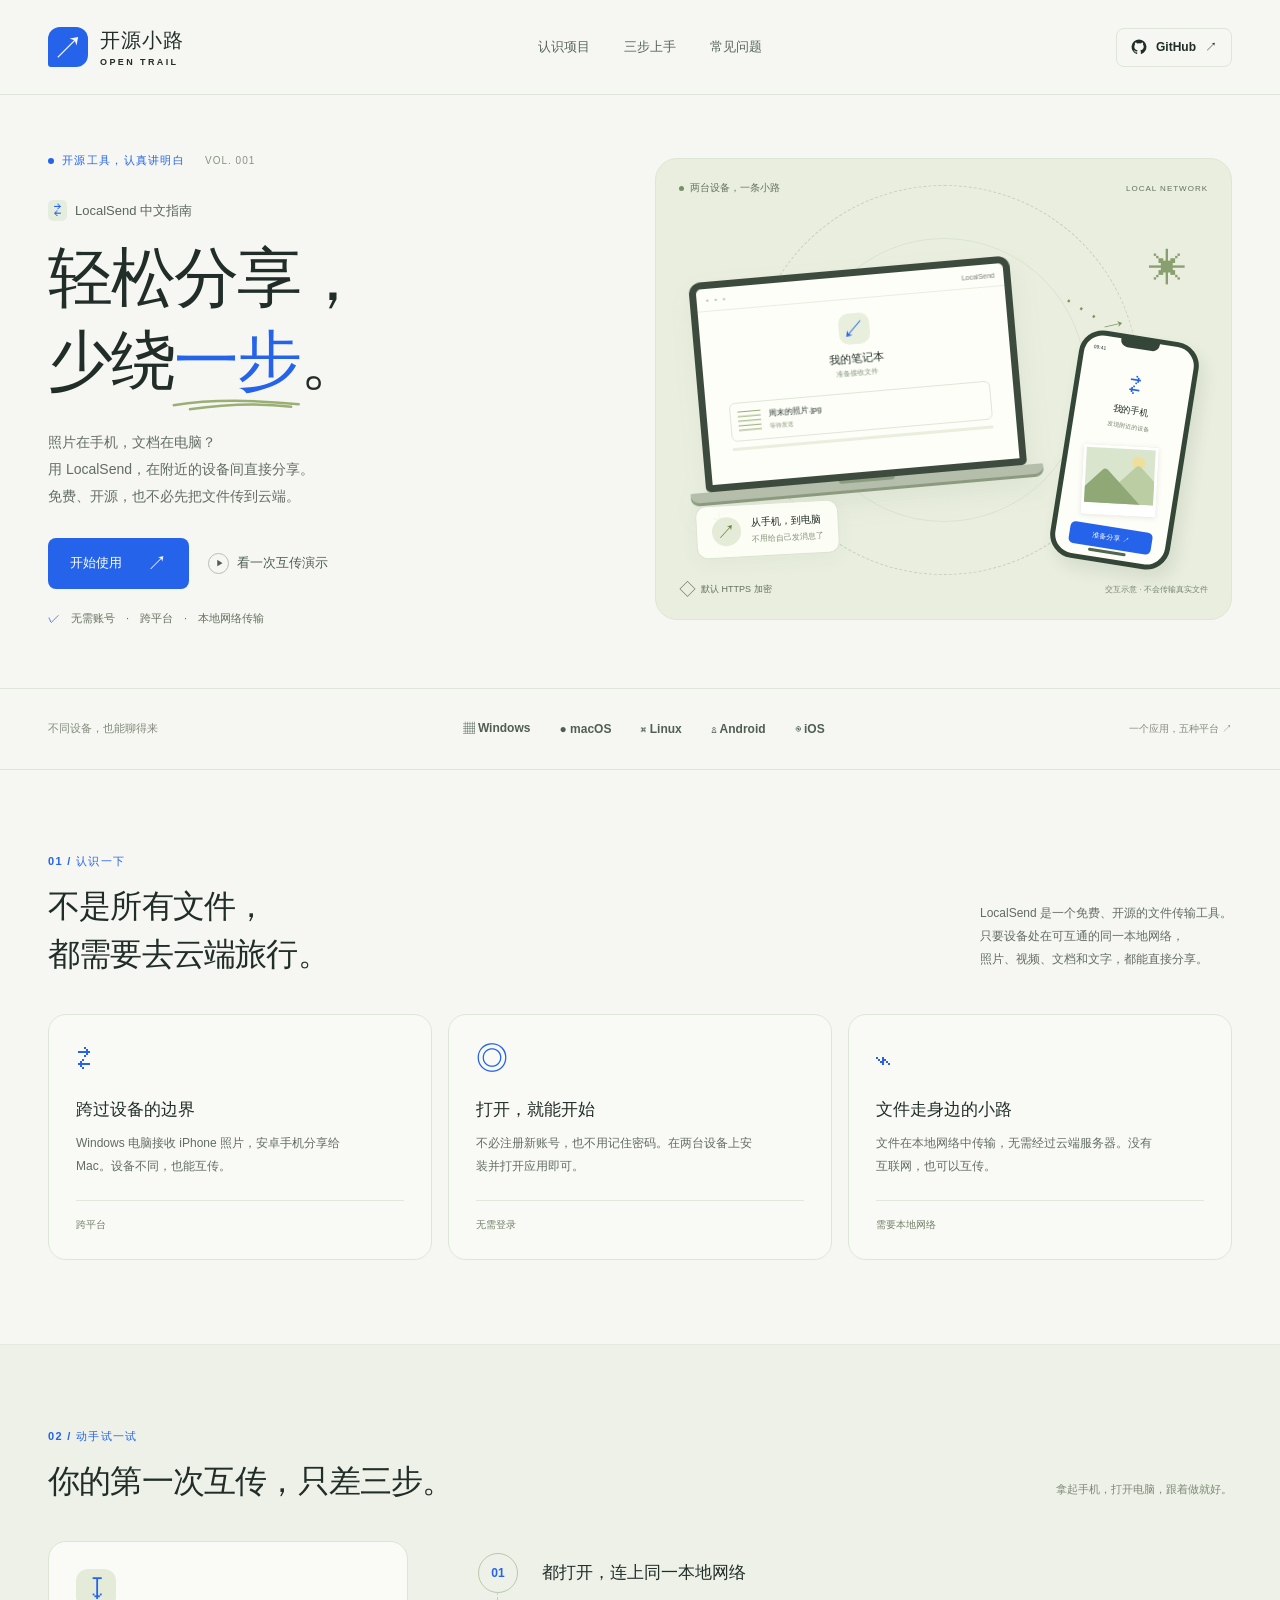
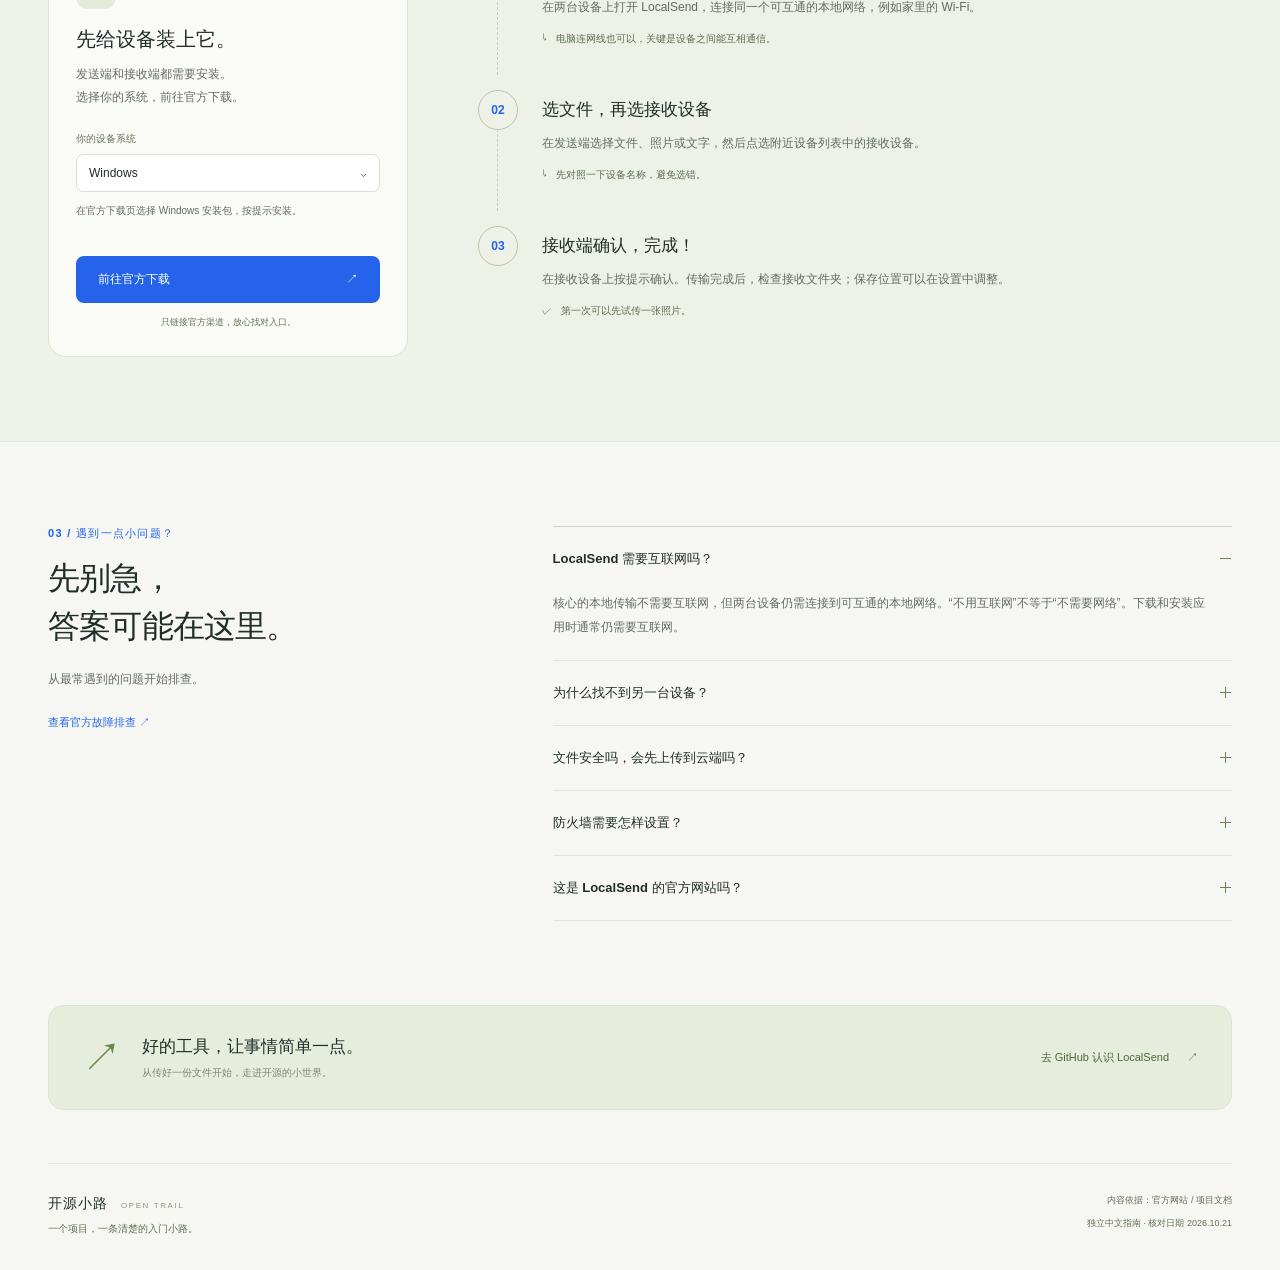
==== index.html @ f79e65f7 "Add files via upload" ====
<!doctype html>
<html lang="zh-CN">
  <head>
    <meta charset="utf-8">
    <meta name="viewport" content="width=device-width, initial-scale=1">
    <meta name="theme-color" content="#f6f7f2">
    <title>LocalSend 中文指南：手机电脑如何互传文件？｜开源小路</title>
    <meta name="description" content="LocalSend 是什么、怎么下载、怎么用？开源小路用三步讲清手机与电脑在局域网里互传文件的方法，并整理找不到设备、网络连接和加密等常见问题。">
    <link rel="canonical" href="https://beautytang843-maker.github.io/first-website/">
    <meta property="og:title" content="文件互传，少绕一步。｜LocalSend 中文指南">
    <meta property="og:description" content="一个好用的开源工具，一条清楚的入门小路。认识 LocalSend，从第一份文件开始。">
    <meta property="og:type" content="website">
    <meta property="og:locale" content="zh_CN">
    <meta property="og:url" content="https://beautytang843-maker.github.io/first-website/">
    <link rel="icon" href="favicon.svg" type="image/svg+xml">
    <link rel="stylesheet" href="styles.css">
    <script src="script.js" defer></script>
  </head>
  <body>
    <a class="skip-link" href="#main">跳到正文</a>
    <header class="site-header">
      <div class="wrap header-inner">
        <a class="brand" href="#" aria-label="开源小路，回到顶部"><span class="brand-icon" aria-hidden="true">↗</span><span>开源小路<span class="brand-en">OPEN TRAIL</span></span></a>
        <nav aria-label="主要导航">
          <a href="#about">认识项目</a>
          <a href="#start">三步上手</a>
          <a href="#faq">常见问题</a>
        </nav>
        <a class="github-link" href="https://github.com/localsend/localsend" target="_blank" rel="noopener noreferrer"><svg viewBox="0 0 24 24" aria-hidden="true"><path fill="currentColor" d="M12 .9a11.1 11.1 0 0 0-3.51 21.63c.56.1.76-.24.76-.53v-2.06c-3.1.67-3.76-1.31-3.76-1.31-.51-1.29-1.24-1.63-1.24-1.63-1.02-.7.08-.68.08-.68 1.12.08 1.71 1.15 1.71 1.15.99 1.7 2.6 1.2 3.23.92.1-.72.39-1.2.71-1.48-2.48-.28-5.08-1.24-5.08-5.51 0-1.22.44-2.22 1.15-3-.11-.28-.5-1.42.11-2.96 0 0 .94-.3 3.05 1.14a10.6 10.6 0 0 1 5.56 0c2.12-1.43 3.05-1.14 3.05-1.14.61 1.54.23 2.68.12 2.96.71.78 1.14 1.78 1.14 3 0 4.28-2.6 5.23-5.09 5.5.4.35.76 1.02.76 2.06V22c0 .3.2.64.77.53A11.1 11.1 0 0 0 12 .9Z"/></svg><span>GitHub</span><span aria-hidden="true">↗</span></a>
      </div>
    </header>
    <main id="main">
      <!-- 第一课：HTML 负责内容。试着修改下面这句标题，再刷新网页。 -->
      <section class="hero wrap" aria-labelledby="hero-title">
        <div class="hero-copy">
          <p class="eyebrow"><span class="dot"></span> 开源工具，认真讲明白 <span class="issue">VOL. 001</span></p>
          <p class="project-label"><span class="mini-logo" aria-hidden="true">⇄</span> LocalSend 中文指南</p>
          <h1 id="hero-title">轻松分享，<br>少绕<span class="marked">一步<svg viewBox="0 0 210 18" preserveAspectRatio="none" aria-hidden="true"><path d="M4 11Q88 1 205 10M30 16Q120 6 193 13"/></svg></span>。</h1>
          <p class="hero-desc">照片在手机，文档在电脑？<br>用 LocalSend，在附近的设备间直接分享。<br class="desktop-break">免费、开源，也不必先把文件传到云端。</p>
          <div class="hero-actions">
            <a class="button button-primary" href="#start">开始使用 <span aria-hidden="true">↗</span></a>
            <button class="button button-text" id="demo-button" type="button"><span class="play-icon" aria-hidden="true">▶</span> 看一次互传演示</button>
          </div>
          <div class="hero-note"><span class="tiny-check" aria-hidden="true">✓</span> 无需账号 <span>·</span> 跨平台 <span>·</span> 本地网络传输</div>
        </div>
        <div class="hero-art" role="img" aria-label="手机与电脑在同一本地网络传输文件的示意图">
          <div class="art-top">
            <span><i></i> 两台设备，一条小路</span><span>LOCAL NETWORK</span>
          </div>
          <div class="orbit orbit-one"></div><div class="orbit orbit-two"></div>
          <span class="art-spark spark-one" aria-hidden="true">✳</span><span class="art-spark spark-two" aria-hidden="true">+</span>
          <div class="laptop">
            <div class="laptop-screen">
              <div class="window-bar">
                <span>● ● ●</span><span>LocalSend</span>
              </div>
              <div class="laptop-content">
                <div class="device-avatar" aria-hidden="true">↙</div><strong>我的笔记本</strong><span class="device-sub">准备接收文件</span>
                <div class="received-file">
                  <span class="file-icon" aria-hidden="true">▤</span>
                  <div>
                    <b>周末的照片.jpg</b><span class="transfer-status" id="transfer-status">等待发送</span>
                  </div>
                  <span class="file-done" id="file-done" aria-hidden="true">✓</span>
                </div>
                <div class="progress-track">
                  <div id="transfer-progress"></div>
                </div>
              </div>
            </div>
            <div class="laptop-base"></div>
          </div>
          <div class="phone">
            <div class="phone-speaker"></div><span class="phone-time">09:41</span>
            <div class="phone-body">
              <div class="phone-icon" aria-hidden="true">⇄</div><strong>我的手机</strong><span>发现附近的设备</span>
              <div class="phone-photo" aria-hidden="true">
                <span class="photo-sun"></span><span class="mountain mountain-back"></span><span class="mountain"></span>
              </div>
              <div class="phone-send" id="phone-send">准备分享 ↗</div>
            </div>
            <div class="phone-home"></div>
          </div>
          <div class="connection" aria-hidden="true">
            <span>·</span><span>·</span><span>·</span><b>↗</b>
          </div>
          <div class="file-bubble">
            <span aria-hidden="true">↗</span>
            <div>
              <strong>从手机，到电脑</strong><span>不用给自己发消息了</span>
            </div>
          </div>
          <div class="art-bottom">
            <span><span class="lock-icon" aria-hidden="true">◇</span> 默认 HTTPS 加密</span><span>交互示意 · 不会传输真实文件</span>
          </div>
        </div>
        <p class="demo-message sr-only" id="demo-message" role="status" aria-live="polite"></p>
      </section>
      <div class="platform-strip">
        <div class="wrap platform-inner">
          <span>不同设备，也能聊得来</span>
          <div class="platform-list">
            <span>▦ Windows</span><span>● macOS</span><span>⌘ Linux</span><span>♙ Android</span><span>◉ iOS</span>
          </div>
          <span class="platform-end">一个应用，五种平台 ↗</span>
        </div>
      </div>
      <section class="about-section wrap section" id="about" aria-labelledby="about-title">
        <div class="section-intro">
          <div>
            <p class="eyebrow">01 / 认识一下</p>
            <h2 id="about-title">不是所有文件，<br>都需要去云端旅行。</h2>
          </div>
          <p>LocalSend 是一个免费、开源的文件传输工具。<br>只要设备处在可互通的同一本地网络，<br>照片、视频、文档和文字，都能直接分享。</p>
        </div>
        <div class="benefit-grid">
          <article class="benefit">
            <div class="benefit-icon" aria-hidden="true">⇄</div>
            <h3>跨过设备的边界</h3>
            <p>Windows 电脑接收 iPhone 照片，安卓手机分享给 Mac。设备不同，也能互传。</p>
            <span class="benefit-tag">跨平台</span>
          </article>
          <article class="benefit">
            <div class="benefit-icon" aria-hidden="true">◎</div>
            <h3>打开，就能开始</h3>
            <p>不必注册新账号，也不用记住密码。在两台设备上安装并打开应用即可。</p>
            <span class="benefit-tag">无需登录</span>
          </article>
          <article class="benefit">
            <div class="benefit-icon" aria-hidden="true">⌁</div>
            <h3>文件走身边的小路</h3>
            <p>文件在本地网络中传输，无需经过云端服务器。没有互联网，也可以互传。</p>
            <span class="benefit-tag">需要本地网络</span>
          </article>
        </div>
      </section>
      <section class="start-section" id="start" aria-labelledby="start-title">
        <div class="wrap section">
          <div class="section-heading">
            <div>
              <p class="eyebrow">02 / 动手试一试</p>
              <h2 id="start-title">你的第一次互传，<br class="mobile-break">只差三步。</h2>
            </div>
            <span class="section-aside">拿起手机，打开电脑，跟着做就好。</span>
          </div>
          <div class="steps-layout">
            <aside class="download-panel">
              <span class="download-glyph" aria-hidden="true">↧</span>
              <h3>先给设备装上它。</h3>
              <p>发送端和接收端都需要安装。<br>选择你的系统，前往官方下载。</p>
              <label for="platform-select">你的设备系统</label>
              <div class="select-wrap">
                <select id="platform-select">
                  <option value="Windows">Windows</option>
                  <option value="macOS">macOS</option>
                  <option value="Linux">Linux</option>
                  <option value="Android">Android</option>
                  <option value="iOS">iOS / iPadOS</option>
                </select>
              </div>
              <p class="download-hint" id="download-hint" aria-live="polite">在官方下载页选择 Windows 安装包，按提示安装。</p>
              <a class="button download-button" id="download-link" href="https://localsend.org/download" target="_blank" rel="noopener noreferrer">前往官方下载 <span aria-hidden="true">↗</span></a><span class="download-caption">只链接官方渠道，放心找对入口。</span>
            </aside>
            <ol class="steps">
              <li>
                <span class="step-number">01</span>
                <div>
                  <h3>都打开，连上同一本地网络</h3>
                  <p>在两台设备上打开 LocalSend，连接同一个可互通的本地网络，例如家里的 Wi-Fi。</p>
                  <div class="step-tip"><span aria-hidden="true">↳</span> 电脑连网线也可以，关键是设备之间能互相通信。</div>
                </div>
              </li>
              <li>
                <span class="step-number">02</span>
                <div>
                  <h3>选文件，再选接收设备</h3>
                  <p>在发送端选择文件、照片或文字，然后点选附近设备列表中的接收设备。</p>
                  <div class="step-tip"><span aria-hidden="true">↳</span> 先对照一下设备名称，避免选错。</div>
                </div>
              </li>
              <li>
                <span class="step-number">03</span>
                <div>
                  <h3>接收端确认，完成！</h3>
                  <p>在接收设备上按提示确认。传输完成后，检查接收文件夹；保存位置可以在设置中调整。</p>
                  <div class="step-tip"><span aria-hidden="true">✓</span> 第一次可以先试传一张照片。</div>
                </div>
              </li>
            </ol>
          </div>
        </div>
      </section>
      <section class="faq-section wrap section" id="faq" aria-labelledby="faq-title">
        <div class="faq-heading">
          <p class="eyebrow">03 / 遇到一点小问题？</p>
          <h2 id="faq-title">先别急，<br>答案可能在这里。</h2>
          <p>从最常遇到的问题开始排查。</p>
          <a href="https://github.com/localsend/localsend#troubleshooting" target="_blank" rel="noopener noreferrer">查看官方故障排查 <span aria-hidden="true">↗</span></a>
        </div>
        <div class="faq-list">
          <details open>
            <summary>LocalSend 需要互联网吗？<span aria-hidden="true"></span></summary>
            <div class="faq-answer">
              <p>核心的本地传输不需要互联网，但两台设备仍需连接到可互通的本地网络。“不用互联网”不等于“不需要网络”。下载和安装应用时通常仍需要互联网。</p>
            </div>
          </details>
          <details>
            <summary>为什么找不到另一台设备？<span aria-hidden="true"></span></summary>
            <div class="faq-answer">
              <p>先确认双方都打开了 LocalSend，并连接到同一个可互通的本地网络。访客 Wi-Fi 的设备隔离、防火墙和 VPN 都可能影响发现设备。</p>
              <p>在你信任的家庭网络中，Windows 可检查网络是否设为“专用”；苹果设备可检查是否允许 LocalSend 访问“本地网络”。</p>
            </div>
          </details>
          <details>
            <summary>文件安全吗，会先上传到云端吗？<span aria-hidden="true"></span></summary>
            <div class="faq-answer">
              <p>LocalSend 在本地设备之间传输文件，无需先上传到云端。默认使用 HTTPS 加密通信，还可以开启 PIN 验证。接收前，请核对发送方和设备名称。</p>
              <p><a href="https://localsend.org/privacy" target="_blank" rel="noopener noreferrer">阅读官方隐私政策 ↗</a></p>
            </div>
          </details>
          <details>
            <summary>防火墙需要怎样设置？<span aria-hidden="true"></span></summary>
            <div class="faq-answer">
              <p>按官方说明，允许 LocalSend 进行本地网络通信，默认入站端口为 TCP 和 UDP 53317。优先按系统提示允许该应用在可信网络中通信，具体步骤可参考官方故障排查。</p>
            </div>
          </details>
          <details>
            <summary>这是 LocalSend 的官方网站吗？<span aria-hidden="true"></span></summary>
            <div class="faq-answer">
              <p>这里是“开源小路”独立制作的中文入门指南，与 LocalSend 官方无隶属关系。软件由 LocalSend 社区开发，项目采用 Apache License 2.0。本站的下载入口均指向官方渠道。</p>
            </div>
          </details>
        </div>
      </section>
      <section class="closing wrap">
        <div>
          <span class="closing-symbol" aria-hidden="true">↗</span>
          <div>
            <p>好的工具，让事情简单一点。</p>
            <span>从传好一份文件开始，走进开源的小世界。</span>
          </div>
        </div>
        <a href="https://github.com/localsend/localsend" target="_blank" rel="noopener noreferrer">去 GitHub 认识 LocalSend <span aria-hidden="true">↗</span></a>
      </section>
    </main>
    <footer class="wrap site-footer">
      <div>
        <a class="footer-brand" href="#">开源小路 <span>OPEN TRAIL</span></a>
        <p>一个项目，一条清楚的入门小路。</p>
      </div>
      <div class="footer-sources">
        <span>内容依据：<a href="https://localsend.org/" target="_blank" rel="noopener noreferrer">官方网站</a> / <a href="https://github.com/localsend/localsend" target="_blank" rel="noopener noreferrer">项目文档</a></span><span>独立中文指南 · 核对日期 <time datetime="2026-10-21">2026.10.21</time></span>
      </div>
    </footer>
  </body>
</html>
---- styles.css ----
/* 第一课：CSS 负责外观。修改 --green 可以换掉网站的主色。 */
:root {
  --paper: #f6f7f2;
  --ink: #202d28;
  --muted: #626d64;
  --green: #2563eb;
  --mint: #e5eddf;
  --line: #dfe5db;
  --white: #fff;
  --radius: 18px;
  font-family: "Segoe UI","Microsoft YaHei","PingFang SC",sans-serif;
  color: var(--ink);
  background: var(--paper);
  font-synthesis: none
}

* {
  box-sizing: border-box
}

html {
  scroll-behavior: smooth;
  scroll-padding-top: 100px
}

body {
  margin: 0
}

a {
  color: inherit;
  text-decoration: none
}

button,select {
  font: inherit
}

button,a,select,summary {
  -webkit-tap-highlight-color: transparent
}

button {
  cursor: pointer
}

a:focus-visible,button:focus-visible,select:focus-visible,summary:focus-visible {
  outline: 3px solid #a55e28;
  outline-offset: 6px
}

button:disabled {
  cursor: wait
}

svg {
  display: block
}

p,h1,h2,h3 {
  margin: 0
}

button {
  color: inherit
}

.wrap {
  width: min(1184px,calc(100% - 80px));
  margin: auto
}

.site-header {
  border-bottom: 1px solid var(--line);
  background: var(--paper)
}

.header-inner {
  height: 94px;
  display: flex;
  align-items: center;
  justify-content: space-between;
  gap: 24px
}

.brand {
  display: flex;
  align-items: center;
  gap: 12px;
  font-size: 20px;
  font-weight: 750;
  letter-spacing: 1px
}

.brand-icon {
  background: var(--green);
  color: var(--paper);
  width: 40px;
  height: 40px;
  border-radius: 12px 12px 12px 3px;
  display: grid;
  place-items: center;
  font-size: 32px;
  font-weight: 400
}

.brand-en {
  display: block;
  font-size: 9px;
  font-weight: 600;
  letter-spacing: 2.4px;
  margin-top: 3px
}

.header-inner nav {
  display: flex;
  gap: 34px;
  font-size: 13px;
  color: #57665c
}

.header-inner nav a:hover,.github-link:hover,.faq-heading a:hover {
  color: var(--green)
}

.github-link {
  display: flex;
  gap: 9px;
  align-items: center;
  font-size: 12px;
  font-weight: 650;
  border: 1px solid var(--line);
  border-radius: 8px;
  padding: 10px 14px
}

.github-link svg {
  width: 16px;
  height: 16px
}

.hero {
  padding-top: 58px;
  padding-bottom: 62px;
  display: grid;
  grid-template-columns: 1fr 1fr;
  gap: 30px;
  position: relative;
  align-items: center
}

.eyebrow {
  font-size: 11px;
  font-weight: 650;
  letter-spacing: 1.3px;
  display: flex;
  align-items: center;
  gap: 8px;
  color: var(--green)
}

.dot {
  width: 6px;
  height: 6px;
  background: var(--green);
  border-radius: 100%
}

.issue {
  font-size: 10px;
  color: #899185;
  font-weight: 500;
  letter-spacing: 1px;
  margin-left: 12px
}

.project-label {
  font-size: 13px;
  margin-top: 32px;
  margin-bottom: 16px;
  display: flex;
  align-items: center;
  gap: 8px;
  color: #59675d
}

.mini-logo {
  font-size: 18px;
  background: var(--mint);
  padding: 0 5px;
  border-radius: 5px;
  color: var(--green)
}

h1 {
  font-size: clamp(48px,5.1vw,68px);
  font-weight: 750;
  line-height: 1.27;
  letter-spacing: -2px
}

.marked {
  color: var(--green);
  position: relative;
  display: inline-block
}

.marked svg {
  position: absolute;
  bottom: -8px;
  left: -3px;
  width: 104%;
  height: 15px;
  fill: none;
  stroke: #9aaf76;
  stroke-width: 3;
  stroke-linecap: round
}

.hero-desc {
  font-size: 14px;
  line-height: 1.95;
  color: var(--muted);
  margin-top: 26px
}

.hero-actions {
  display: flex;
  gap: 19px;
  align-items: center;
  margin-top: 27px
}

.button {
  display: inline-flex;
  align-items: center;
  justify-content: center;
  gap: 25px;
  font-size: 13px;
  font-weight: 600;
  min-height: 47px;
  border: 0;
  border-radius: 8px;
  padding: 12px 22px;
  transition: background .2s,transform .2s
}

.button-primary {
  background: var(--green);
  color: white
}

.button-primary:hover {
  background: #24573b;
  transform: translateY(-2px)
}

.button-primary>span {
  font-size: 20px;
  font-weight: 400
}

.button-text {
  padding: 12px 0;
  background: transparent;
  gap: 8px;
  color: #4d5e52
}

.button-text:hover {
  color: var(--green)
}

.play-icon {
  border: 1px solid #b5c0b1;
  border-radius: 50%;
  width: 21px;
  height: 21px;
  display: grid;
  place-items: center;
  font-size: 8px;
  padding-left: 2px
}

.hero-note {
  display: flex;
  align-items: center;
  gap: 11px;
  font-size: 11px;
  color: #65705e;
  margin-top: 22px
}

.tiny-check {
  color: var(--green);
  font-size: 12px
}

.hero-art {
  height: 462px;
  border-radius: 22px;
  background: #e9eedf;
  position: relative;
  overflow: hidden;
  border: 1px solid #e0e6d5;
  isolation: isolate
}

.art-top,.art-bottom {
  display: flex;
  justify-content: space-between;
  align-items: center;
  position: absolute;
  left: 23px;
  right: 23px;
  font-size: 10px;
  color: #64715d;
  z-index: 4
}

.art-top {
  top: 22px
}

.art-top>span:first-child {
  display: flex;
  align-items: center;
  gap: 6px
}

.art-top i {
  width: 5px;
  height: 5px;
  background: #759167;
  border-radius: 50%
}

.art-top>span:last-child {
  font-size: 8px;
  letter-spacing: 1px
}

.art-bottom {
  bottom: 18px;
  font-size: 9px;
  gap: 10px
}

.art-bottom>span:first-child {
  display: flex;
  align-items: center;
  gap: 5px
}

.art-bottom>span:last-child {
  font-size: 8px;
  color: #798572
}

.lock-icon {
  font-size: 17px
}

.orbit {
  position: absolute;
  border: 1px dashed #c8d2ba;
  border-radius: 50%;
  width: 390px;
  height: 390px;
  left: 50%;
  top: 48%;
  transform: translate(-50%,-50%);
  z-index: -1
}

.orbit-two {
  width: 284px;
  height: 284px;
  border-style: solid;
  border-color: #dce3d1
}

.art-spark {
  position: absolute;
  color: #8a9f70
}

.spark-one {
  right: 44px;
  top: 89px;
  font-size: 38px;
  font-weight: 200
}

.spark-two {
  left: 55px;
  bottom: 84px;
  font-size: 28px
}

.laptop {
  position: absolute;
  left: 41px;
  top: 110px;
  width: 322px;
  transform: rotate(-5deg);
  filter: drop-shadow(3px 12px 12px #66754c15)
}

.laptop-screen {
  background: #fdfef8;
  border: 7px solid #3d4b3e;
  border-radius: 12px 12px 5px 5px;
  height: 210px;
  overflow: hidden
}

.window-bar {
  height: 23px;
  border-bottom: 1px solid #e9edde;
  display: flex;
  align-items: center;
  justify-content: space-between;
  padding: 0 9px;
  font-size: 7px;
  color: #73806b
}

.window-bar>span:first-child {
  font-size: 5px;
  color: #b1b9a6;
  letter-spacing: 2px
}

.laptop-content {
  display: flex;
  align-items: center;
  flex-direction: column;
  padding: 14px 23px
}

.device-avatar {
  width: 31px;
  height: 31px;
  border-radius: 10px;
  background: #e8efdc;
  display: grid;
  place-items: center;
  font-size: 24px;
  color: var(--green);
  margin-bottom: 5px
}

.laptop-content>strong {
  font-size: 11px;
  line-height: 1.7
}

.device-sub {
  font-size: 7px;
  color: #839079
}

.received-file {
  display: flex;
  align-items: center;
  width: 100%;
  margin-top: 14px;
  border: 1px solid #e0e6d6;
  border-radius: 6px;
  padding: 7px;
  gap: 8px
}

.file-icon {
  font-size: 23px;
  color: #8da46a;
  line-height: 1
}

.received-file b {
  font-size: 8px;
  display: block;
  font-weight: 500
}

.transfer-status {
  display: block;
  font-size: 6px;
  color: #839276;
  margin-top: 3px
}

.file-done {
  margin-left: auto;
  color: var(--green);
  font-size: 11px;
  opacity: 0;
  transition: opacity .2s
}

.laptop-base {
  position: relative;
  background: #b5beab;
  height: 10px;
  width: 354px;
  left: -16px;
  border-radius: 2px 2px 10px 10px;
  box-shadow: 0 3px 0 #8c9b80
}

.laptop-base:before {
  content: "";
  position: absolute;
  top: 0;
  left: 42%;
  width: 16%;
  height: 3px;
  background: #8b9b7f;
  border-radius: 0 0 4px 4px
}

.progress-track {
  height: 3px;
  background: #e9eedd;
  width: 100%;
  border-radius: 3px;
  margin-top: 6px;
  overflow: hidden
}

.progress-track>div {
  background: var(--green);
  width: 0;
  height: 100%;
  transition: width 1.6s ease
}

.phone {
  position: absolute;
  right: 46px;
  top: 176px;
  width: 121px;
  height: 230px;
  background: #fefef8;
  border: 5px solid #344637;
  border-radius: 24px;
  transform: rotate(9deg);
  box-shadow: 7px 9px 16px #475b371c;
  z-index: 3
}

.phone-speaker {
  position: absolute;
  width: 39px;
  height: 9px;
  top: -1px;
  left: 35px;
  background: #344637;
  border-radius: 0 0 7px 7px
}

.phone-time {
  position: absolute;
  top: 9px;
  left: 9px;
  font-size: 5px
}

.phone-body {
  padding: 28px 9px 0;
  text-align: center;
  display: flex;
  align-items: center;
  flex-direction: column
}

.phone-icon {
  color: var(--green);
  font-size: 27px;
  line-height: 1.2
}

.phone-body>strong {
  font-size: 9px;
  margin-top: 4px
}

.phone-body>span {
  font-size: 6px;
  color: #7a8773;
  margin-top: 5px
}

.phone-photo {
  width: 75px;
  height: 70px;
  background: #d9e5cd;
  margin-top: 15px;
  border: 3px solid white;
  border-bottom-width: 12px;
  box-shadow: 0 1px 5px #364a3020;
  position: relative;
  overflow: hidden;
  transform: rotate(-6deg)
}

.photo-sun {
  position: absolute;
  width: 13px;
  height: 13px;
  right: 10px;
  top: 7px;
  background: #efdf9d;
  border-radius: 50%
}

.mountain {
  width: 56px;
  height: 55px;
  background: #8fa875;
  position: absolute;
  left: -8px;
  top: 31px;
  transform: rotate(45deg);
  border-radius: 4px
}

.mountain-back {
  left: 25px;
  top: 27px;
  background: #bbcda2
}

.phone-send {
  font-size: 7px;
  background: var(--green);
  color: white;
  padding: 6px 10px;
  border-radius: 5px;
  margin-top: 12px;
  min-width: 83px
}

.phone-home {
  position: absolute;
  bottom: 5px;
  left: 35px;
  width: 38px;
  height: 3px;
  border-radius: 3px;
  background: #52674e
}

.connection {
  position: absolute;
  top: 142px;
  right: 105px;
  transform: rotate(32deg);
  display: flex;
  gap: 8px;
  color: #78965d;
  font-size: 24px;
  z-index: 4
}

.connection b {
  font-size: 20px
}

.file-bubble {
  position: absolute;
  left: 40px;
  bottom: 63px;
  background: #fdfef7f2;
  border: 1px solid #dce3d2;
  border-radius: 11px;
  display: flex;
  align-items: center;
  gap: 10px;
  padding: 11px 15px;
  box-shadow: 0 6px 20px #4c69350a;
  transform: rotate(-3deg)
}

.file-bubble>span {
  width: 29px;
  height: 29px;
  border-radius: 50%;
  background: #e4ecd8;
  display: grid;
  place-items: center;
  color: #658541;
  font-size: 19px
}

.file-bubble strong {
  font-size: 10px;
  font-weight: 600;
  display: block
}

.file-bubble div>span {
  font-size: 8px;
  color: #839079;
  display: block;
  margin-top: 4px
}

.hero-art.is-transferring .connection {
  animation: pulse 1s infinite
}

.hero-art.is-complete .file-done {
  opacity: 1
}

.hero-art.is-complete .phone-send {
  background: #e1ebd7;
  color: var(--green)
}

@keyframes pulse {
  50% {
    opacity: .25;
    transform: rotate(32deg) translate(3px,-3px)
  }
}

.sr-only {
  position: absolute;
  width: 1px;
  height: 1px;
  padding: 0;
  margin: -1px;
  overflow: hidden;
  clip: rect(0,0,0,0);
  white-space: nowrap;
  border: 0
}

.platform-strip {
  border-top: 1px solid var(--line);
  border-bottom: 1px solid var(--line)
}

.platform-inner {
  min-height: 80px;
  display: flex;
  align-items: center;
  justify-content: space-between;
  gap: 20px;
  font-size: 11px;
  color: #828b7d
}

.platform-list {
  display: flex;
  gap: 29px;
  align-items: center;
  color: #4f5f52;
  font-weight: 600;
  font-size: 12px
}

.platform-end {
  font-size: 10px
}

.section {
  padding-top: 84px;
  padding-bottom: 84px
}

.section-intro {
  display: flex;
  justify-content: space-between;
  align-items: flex-end;
  gap: 30px;
  margin-bottom: 36px
}

h2 {
  font-size: 32px;
  font-weight: 650;
  letter-spacing: -.8px;
  line-height: 1.5;
  margin-top: 13px
}

.section-intro>p {
  color: var(--muted);
  font-size: 12px;
  line-height: 1.95;
  padding-bottom: 6px
}

.benefit-grid {
  display: grid;
  grid-template-columns: repeat(3,1fr);
  gap: 16px
}

.benefit {
  border: 1px solid var(--line);
  padding: 27px;
  border-radius: var(--radius);
  background: #f9faf5
}

.benefit-icon {
  color: var(--green);
  font-size: 32px;
  line-height: 1;
  height: 43px;
  font-family: Georgia,serif
}

.benefit h3 {
  font-size: 17px;
  font-weight: 650;
  margin: 13px 0 11px
}

.benefit p {
  color: var(--muted);
  font-size: 12px;
  line-height: 1.9;
  max-width: 280px
}

.benefit-tag {
  display: inline-block;
  font-size: 10px;
  color: #728168;
  border-top: 1px solid #e2e7dc;
  width: 100%;
  padding-top: 17px;
  margin-top: 23px
}

.start-section {
  background: #edf1e7;
  border-top: 1px solid #e5eadf;
  border-bottom: 1px solid #e5eadf
}

.section-heading {
  display: flex;
  align-items: flex-end;
  justify-content: space-between;
  gap: 25px;
  margin-bottom: 36px
}

.section-aside {
  font-size: 11px;
  color: #7e8877;
  padding-bottom: 8px
}

.steps-layout {
  display: grid;
  grid-template-columns: 360px 1fr;
  gap: 70px;
  align-items: start
}

.download-panel {
  background: #fafbf6;
  border: 1px solid #dce4d3;
  border-radius: var(--radius);
  padding: 27px
}

.download-glyph {
  width: 40px;
  height: 40px;
  background: #e4ecd9;
  display: grid;
  place-items: center;
  border-radius: 12px;
  font-size: 29px;
  color: var(--green);
  margin-bottom: 17px
}

.download-panel h3 {
  font-size: 20px;
  font-weight: 650;
  margin-bottom: 10px
}

.download-panel>p {
  font-size: 12px;
  line-height: 1.9;
  color: var(--muted)
}

.download-panel label {
  display: block;
  font-size: 10px;
  margin-top: 23px;
  margin-bottom: 8px;
  color: #697661
}

.select-wrap {
  position: relative
}

.select-wrap:after {
  content: "⌄";
  position: absolute;
  right: 13px;
  top: 9px;
  pointer-events: none;
  color: #697961
}

select {
  display: block;
  appearance: none;
  background: white;
  border: 1px solid #d9e1d2;
  border-radius: 7px;
  width: 100%;
  padding: 11px 35px 11px 12px;
  font-size: 12px;
  color: var(--ink);
  cursor: pointer
}

.download-panel .download-hint {
  margin-top: 10px;
  min-height: 39px;
  font-size: 10px;
  line-height: 1.7
}

.download-button {
  width: 100%;
  background: var(--green);
  color: white;
  justify-content: space-between;
  margin-top: 15px;
  font-size: 12px
}

.download-button:hover {
  background: #24573b
}

.download-caption {
  font-size: 9px;
  color: #617055;
  display: block;
  text-align: center;
  margin-top: 13px
}

.steps {
  list-style: none;
  padding: 0;
  margin: 0;
  display: grid
}

.steps li {
  display: flex;
  gap: 24px;
  padding: 12px 0 30px;
  position: relative
}

.steps li:not(:last-child):before {
  content: "";
  position: absolute;
  left: 19px;
  top: 51px;
  bottom: 3px;
  border-left: 1px dashed #c4d0b9
}

.step-number {
  flex-shrink: 0;
  width: 40px;
  height: 40px;
  border: 1px solid #b9c8aa;
  display: grid;
  place-items: center;
  border-radius: 50%;
  font-size: 12px;
  color: var(--green);
  background: #edf1e7;
  font-weight: 650
}

.steps h3 {
  font-size: 17px;
  font-weight: 650;
  line-height: 1.5;
  margin-top: 7px
}

.steps p {
  font-size: 12px;
  color: var(--muted);
  line-height: 1.9;
  margin-top: 10px;
  max-width: 505px
}

.step-tip {
  font-size: 10px;
  color: #5d6e51;
  line-height: 1.8;
  margin-top: 11px
}

.step-tip>span {
  margin-right: 6px;
  color: #5c7a43
}

.faq-section {
  display: grid;
  grid-template-columns: 1fr 1.6fr;
  gap: 80px
}

.faq-heading>p:not(.eyebrow) {
  font-size: 12px;
  color: var(--muted);
  line-height: 1.9;
  margin-top: 18px
}

.faq-heading>a {
  display: inline-block;
  font-size: 11px;
  margin-top: 24px;
  color: var(--green)
}

.faq-list {
  border-top: 1px solid #ccd6c5
}

.faq-list details {
  border-bottom: 1px solid var(--line)
}

summary {
  list-style: none;
  cursor: pointer;
  padding: 23px 0;
  display: flex;
  align-items: center;
  justify-content: space-between;
  gap: 18px;
  font-size: 13px;
  font-weight: 600
}

summary::-webkit-details-marker {
  display: none
}

summary>span {
  flex-shrink: 0;
  width: 12px;
  height: 12px;
  position: relative
}

summary>span:before,summary>span:after {
  position: absolute;
  content: "";
  background: #68825a;
  top: 5px;
  left: 0;
  width: 11px;
  height: 1px
}

summary>span:after {
  transform: rotate(90deg);
  transition: transform .2s
}

details[open] summary>span:after {
  transform: rotate(0)
}

.faq-answer {
  color: var(--muted);
  font-size: 12px;
  line-height: 2;
  padding-bottom: 21px;
  padding-right: 20px
}

.faq-answer p+p {
  margin-top: 10px
}

.faq-answer a {
  text-decoration: underline;
  text-underline-offset: 4px;
  color: var(--green)
}

.closing {
  background: #e6eddd;
  border: 1px solid #dce5d3;
  border-radius: 15px;
  padding: 29px 33px;
  display: flex;
  align-items: center;
  justify-content: space-between;
  gap: 25px;
  margin-bottom: 53px
}

.closing>div {
  display: flex;
  align-items: center;
  gap: 20px
}

.closing-symbol {
  font-size: 40px;
  font-weight: 300;
  line-height: 1;
  color: #68874d
}

.closing p {
  font-size: 17px;
  font-weight: 600
}

.closing div div>span {
  font-size: 10px;
  color: #7b8971;
  display: block;
  margin-top: 8px
}

.closing>a {
  font-size: 11px;
  display: flex;
  gap: 18px;
  align-items: center;
  color: #4b6a39;
  white-space: nowrap
}

.site-footer {
  border-top: 1px solid var(--line);
  padding-top: 30px;
  padding-bottom: 34px;
  display: flex;
  justify-content: space-between;
  gap: 20px
}

.footer-brand {
  font-size: 14px;
  font-weight: 700;
  letter-spacing: 1px
}

.footer-brand>span {
  font-size: 8px;
  color: #8c9784;
  font-weight: 500;
  margin-left: 8px;
  letter-spacing: 1.6px
}

.site-footer p {
  font-size: 10px;
  color: #617055;
  margin-top: 9px
}

.footer-sources {
  font-size: 9px;
  color: #626f59;
  display: flex;
  flex-direction: column;
  align-items: flex-end;
  gap: 10px
}

.footer-sources a:hover {
  text-decoration: underline
}

.mobile-break {
  display: none
}

.skip-link {
  position: fixed;
  top: -80px;
  left: 20px;
  z-index: 20;
  padding: 12px;
  background: var(--green);
  color: white;
  border-radius: 7px
}

.skip-link:focus {
  top: 15px
}

@media (min-width:1500px) {
  .hero {
    padding-top: 70px;
    padding-bottom: 75px
  }

  .hero-art {
    height: 470px
  }

  .hero-desc {
    font-size: 15px
  }
}

@media (max-width:1120px) {
  .wrap {
    width: calc(100% - 56px)
  }

  .hero {
    gap: 26px
  }

  .hero-art {
    height: 430px
  }

  .laptop {
    left: 22px;
    width: 285px;
    top: 107px
  }

  .laptop-base {
    width: 315px;
    left: -15px
  }

  .phone {
    right: 20px;
    top: 168px;
    width: 110px;
    height: 217px
  }

  .phone-speaker {
    left: 30px
  }

  .phone-body {
    padding-top: 24px
  }

  .phone-home {
    left: 31px
  }

  .file-bubble {
    left: 24px;
    bottom: 46px
  }

  .platform-end {
    display: none
  }

  .platform-list {
    gap: 24px
  }

  .steps-layout {
    grid-template-columns: 320px 1fr;
    gap: 40px
  }

  .faq-section {
    gap: 45px
  }

  .hero-actions {
    gap: 14px
  }

  .button-text {
    font-size: 12px
  }

  .hero-note {
    font-size: 10px;
    gap: 9px
  }

  .art-bottom {
    left: 17px;
    right: 17px
  }

  .connection {
    right: 85px
  }

  .benefit {
    padding: 23px
  }
}

@media (max-width:880px) {
  .header-inner {
    height: 80px
  }

  .header-inner nav {
    gap: 20px
  }

  .hero {
    padding-top: 40px;
    padding-bottom: 40px;
    grid-template-columns: 1fr 1fr;
    gap: 20px
  }

  h1 {
    font-size: 48px
  }

  .hero-art {
    height: 418px
  }

  .art-top>span:last-child {
    display: none
  }

  .laptop {
    left: 21px;
    top: 96px;
    width: 236px
  }

  .laptop-screen {
    height: 205px
  }

  .laptop-base {
    width: 264px;
    left: -14px
  }

  .laptop-content {
    padding-left: 12px;
    padding-right: 12px
  }

  .phone {
    right: 15px;
    top: 170px;
    width: 101px;
    height: 204px
  }

  .phone-speaker {
    left: 27px;
    width: 34px
  }

  .phone-body {
    padding: 23px 5px 0
  }

  .phone-body>span {
    font-size: 5px
  }

  .phone-photo {
    width: 66px;
    height: 63px
  }

  .phone-home {
    left: 27px
  }

  .phone-send {
    font-size: 6px;
    min-width: 76px;
    padding: 5px
  }

  .file-bubble {
    left: 16px;
    bottom: 54px;
    padding: 8px 10px;
    gap: 6px
  }

  .file-bubble strong {
    font-size: 8px
  }

  .file-bubble div>span {
    font-size: 6px
  }

  .file-bubble>span {
    width: 23px;
    height: 23px;
    font-size: 16px
  }

  .connection {
    right: 65px;
    top: 125px;
    gap: 4px
  }

  .spark-one {
    right: 20px;
    top: 66px
  }

  .art-bottom>span:last-child {
    max-width: 93px;
    text-align: right;
    line-height: 1.6
  }

  .hero-desc {
    font-size: 12px
  }

  .hero-actions {
    gap: 8px;
    flex-wrap: wrap
  }

  .button-primary {
    padding: 12px 18px
  }

  .hero-note {
    gap: 7px;
    font-size: 9px
  }

  .section {
    padding-top: 62px;
    padding-bottom: 62px
  }

  .section-intro>p {
    font-size: 11px
  }

  h2 {
    font-size: 28px
  }

  .benefit-grid {
    gap: 12px
  }

  .benefit {
    padding: 19px
  }

  .benefit h3 {
    font-size: 15px
  }

  .benefit p {
    font-size: 11px
  }

  .platform-list {
    gap: 19px;
    font-size: 11px
  }

  .platform-inner>span {
    font-size: 10px
  }

  .steps-layout {
    grid-template-columns: 280px 1fr;
    gap: 30px
  }

  .steps li {
    gap: 16px
  }

  .steps h3 {
    font-size: 15px
  }

  .steps p {
    font-size: 11px
  }

  .steps li {
    padding-bottom: 25px
  }

  .section-aside {
    font-size: 10px
  }

  .download-panel {
    padding: 22px
  }

  .faq-section {
    grid-template-columns: 1fr 1.6fr;
    gap: 35px
  }

  .closing {
    padding: 26px
  }

  .closing p {
    font-size: 15px
  }

  .closing>a {
    font-size: 10px;
    gap: 9px
  }
}

@media (max-width:700px) {
  .wrap {
    width: calc(100% - 36px)
  }

  .header-inner {
    height: 74px;
    gap: 12px
  }

  .brand {
    font-size: 17px;
    gap: 8px
  }

  .brand-icon {
    width: 33px;
    height: 33px;
    font-size: 27px;
    border-radius: 9px 9px 9px 3px
  }

  .brand-en {
    font-size: 7px;
    letter-spacing: 2px
  }

  .header-inner nav {
    display: none
  }

  .github-link {
    padding: 8px 10px;
    font-size: 10px
  }

  .github-link svg {
    width: 14px;
    height: 14px
  }

  .hero {
    display: flex;
    flex-direction: column;
    align-items: stretch;
    gap: 32px;
    padding-top: 30px;
    padding-bottom: 32px
  }

  .eyebrow {
    font-size: 10px
  }

  .project-label {
    margin-top: 25px;
    margin-bottom: 13px;
    font-size: 12px
  }

  h1 {
    font-size: 52px;
    line-height: 1.25
  }

  .hero-desc {
    font-size: 13px;
    line-height: 1.95;
    margin-top: 25px
  }

  .desktop-break {
    display: none
  }

  .hero-actions {
    gap: 21px;
    margin-top: 22px
  }

  .hero-actions .button {
    font-size: 12px
  }

  .hero-note {
    font-size: 10px;
    margin-top: 19px;
    gap: 10px
  }

  .hero-art {
    height: 356px;
    max-width: 480px;
    width: 100%;
    align-self: center;
    border-radius: 18px
  }

  .art-top {
    top: 18px;
    left: 20px;
    right: 20px
  }

  .art-top>span:last-child {
    display: block
  }

  .laptop {
    top: 79px;
    left: 8%;
    width: 63%;
    max-width: 290px
  }

  .laptop-screen {
    height: 183px;
    border-width: 6px
  }

  .laptop-base {
    width: 111%;
    left: -5.5%;
    height: 8px
  }

  .laptop-content {
    padding: 9px 16px
  }

  .device-avatar {
    width: 26px;
    height: 26px;
    font-size: 22px;
    margin-bottom: 2px
  }

  .received-file {
    margin-top: 10px;
    padding: 6px
  }

  .phone {
    top: 119px;
    right: 7%;
    width: 106px;
    height: 207px
  }

  .phone-speaker {
    left: 29px
  }

  .phone-body {
    padding-top: 24px
  }

  .phone-photo {
    height: 62px;
    margin-top: 10px
  }

  .phone-send {
    margin-top: 11px
  }

  .phone-home {
    left: 30px
  }

  .file-bubble {
    left: 8%;
    bottom: 40px;
    padding: 8px 11px
  }

  .file-bubble strong {
    font-size: 9px
  }

  .file-bubble div>span {
    font-size: 7px
  }

  .art-bottom {
    bottom: 13px;
    left: 17px;
    right: 17px;
    font-size: 8px
  }

  .art-bottom>span:last-child {
    max-width: none;
    font-size: 7px
  }

  .connection {
    top: 83px;
    right: 19%;
    gap: 7px;
    font-size: 23px
  }

  .spark-one {
    right: 30px;
    top: 53px;
    font-size: 27px
  }

  .spark-two {
    left: 20px;
    bottom: 73px;
    font-size: 22px
  }

  .orbit-one {
    width: 315px;
    height: 315px
  }

  .orbit-two {
    width: 235px;
    height: 235px
  }

  .platform-inner {
    padding-top: 20px;
    padding-bottom: 20px;
    flex-direction: column;
    gap: 17px;
    align-items: flex-start
  }

  .platform-inner>span {
    font-size: 10px
  }

  .platform-list {
    justify-content: space-between;
    width: 100%;
    gap: 8px;
    font-size: 10px
  }

  .section {
    padding-top: 49px;
    padding-bottom: 49px
  }

  .section-intro {
    display: block;
    margin-bottom: 24px
  }

  h2 {
    font-size: 27px;
    line-height: 1.5;
    margin-top: 10px
  }

  .section-intro>p {
    font-size: 12px;
    margin-top: 20px;
    line-height: 1.9
  }

  .benefit-grid {
    grid-template-columns: 1fr;
    gap: 12px
  }

  .benefit {
    padding: 22px;
    display: grid;
    grid-template-columns: 38px 1fr;
    column-gap: 14px
  }

  .benefit-icon {
    font-size: 29px;
    height: auto;
    grid-row: 1/4;
    padding-top: 2px
  }

  .benefit h3 {
    font-size: 16px;
    margin: 0 0 8px
  }

  .benefit p {
    font-size: 12px;
    max-width: none
  }

  .benefit-tag {
    grid-column: 2;
    font-size: 9px;
    padding-top: 12px;
    margin-top: 15px
  }

  .section-heading {
    display: block;
    margin-bottom: 25px
  }

  .section-aside {
    display: block;
    font-size: 11px;
    margin-top: 15px;
    padding: 0
  }

  .steps-layout {
    grid-template-columns: 1fr;
    gap: 28px
  }

  .download-panel {
    padding: 24px
  }

  .download-panel h3 {
    font-size: 20px
  }

  .download-panel>p {
    font-size: 12px
  }

  .download-panel .download-hint {
    min-height: 34px;
    font-size: 11px
  }

  .download-caption {
    font-size: 10px
  }

  .steps li {
    gap: 18px;
    padding-bottom: 28px
  }

  .steps li:last-child {
    padding-bottom: 0
  }

  .steps h3 {
    font-size: 16px
  }

  .steps p {
    font-size: 12px
  }

  .step-tip {
    font-size: 10px
  }

  .faq-section {
    grid-template-columns: 1fr;
    gap: 26px
  }

  .faq-heading h2 br {
    display: none
  }

  .faq-heading>a {
    margin-top: 15px
  }

  .faq-heading>p:not(.eyebrow) {
    margin-top: 12px
  }

  summary {
    font-size: 12px;
    line-height: 1.6;
    padding: 20px 0
  }

  .faq-answer {
    font-size: 12px;
    padding-right: 5px
  }

  .closing {
    padding: 24px 20px;
    align-items: flex-start;
    flex-direction: column;
    gap: 21px;
    margin-bottom: 35px
  }

  .closing>div {
    gap: 14px
  }

  .closing-symbol {
    font-size: 33px
  }

  .closing p {
    font-size: 15px;
    line-height: 1.7
  }

  .closing div div>span {
    font-size: 10px;
    line-height: 1.7;
    margin-top: 4px
  }

  .closing>a {
    font-size: 11px;
    margin-left: 47px
  }

  .site-footer {
    flex-direction: column;
    padding-top: 24px;
    padding-bottom: 26px;
    gap: 20px
  }

  .footer-sources {
    align-items: flex-start;
    font-size: 10px;
    gap: 9px
  }

  .mobile-break {
    display: block
  }
}

@media (max-width:359px) {
  h1 {
    font-size: 45px
  }

  .platform-list {
    font-size: 9px
  }

  .hero-actions {
    gap: 13px
  }

  .hero-art {
    height: 330px
  }

  .phone {
    right: 5%;
    transform: rotate(6deg);
    top: 106px
  }

  .laptop {
    left: 7%;
    top: 78px;
    width: 65%
  }

  .laptop-screen {
    height: 171px
  }

  .received-file {
    gap: 5px
  }

  .received-file b {
    font-size: 7px
  }

  .file-bubble {
    left: 7%;
    bottom: 35px
  }

  .art-bottom>span:last-child {
    font-size: 6px
  }

  .hero-note {
    gap: 7px;
    font-size: 9px
  }
}

@media (prefers-reduced-motion:reduce) {
  html {
    scroll-behavior: auto
  }

  *,*:before,*:after {
    animation: none!important;
    transition: none!important
  }
}
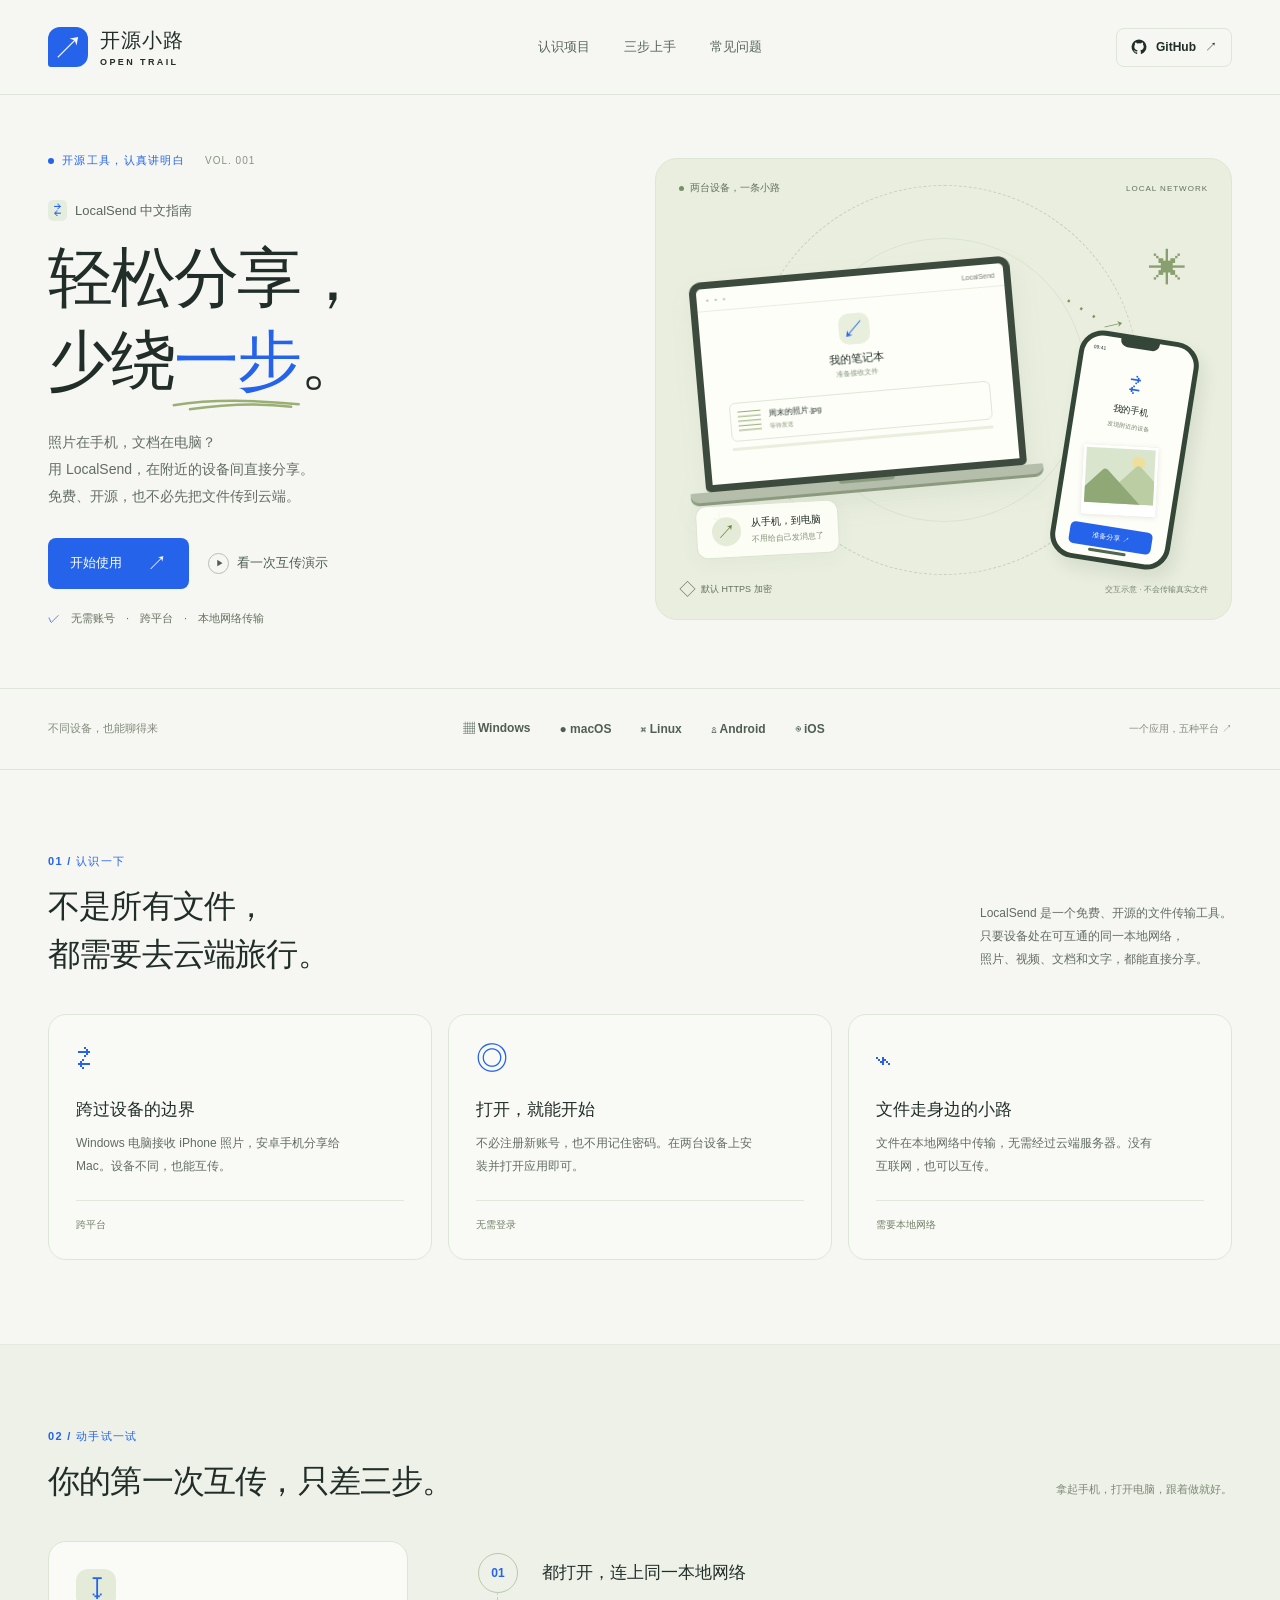
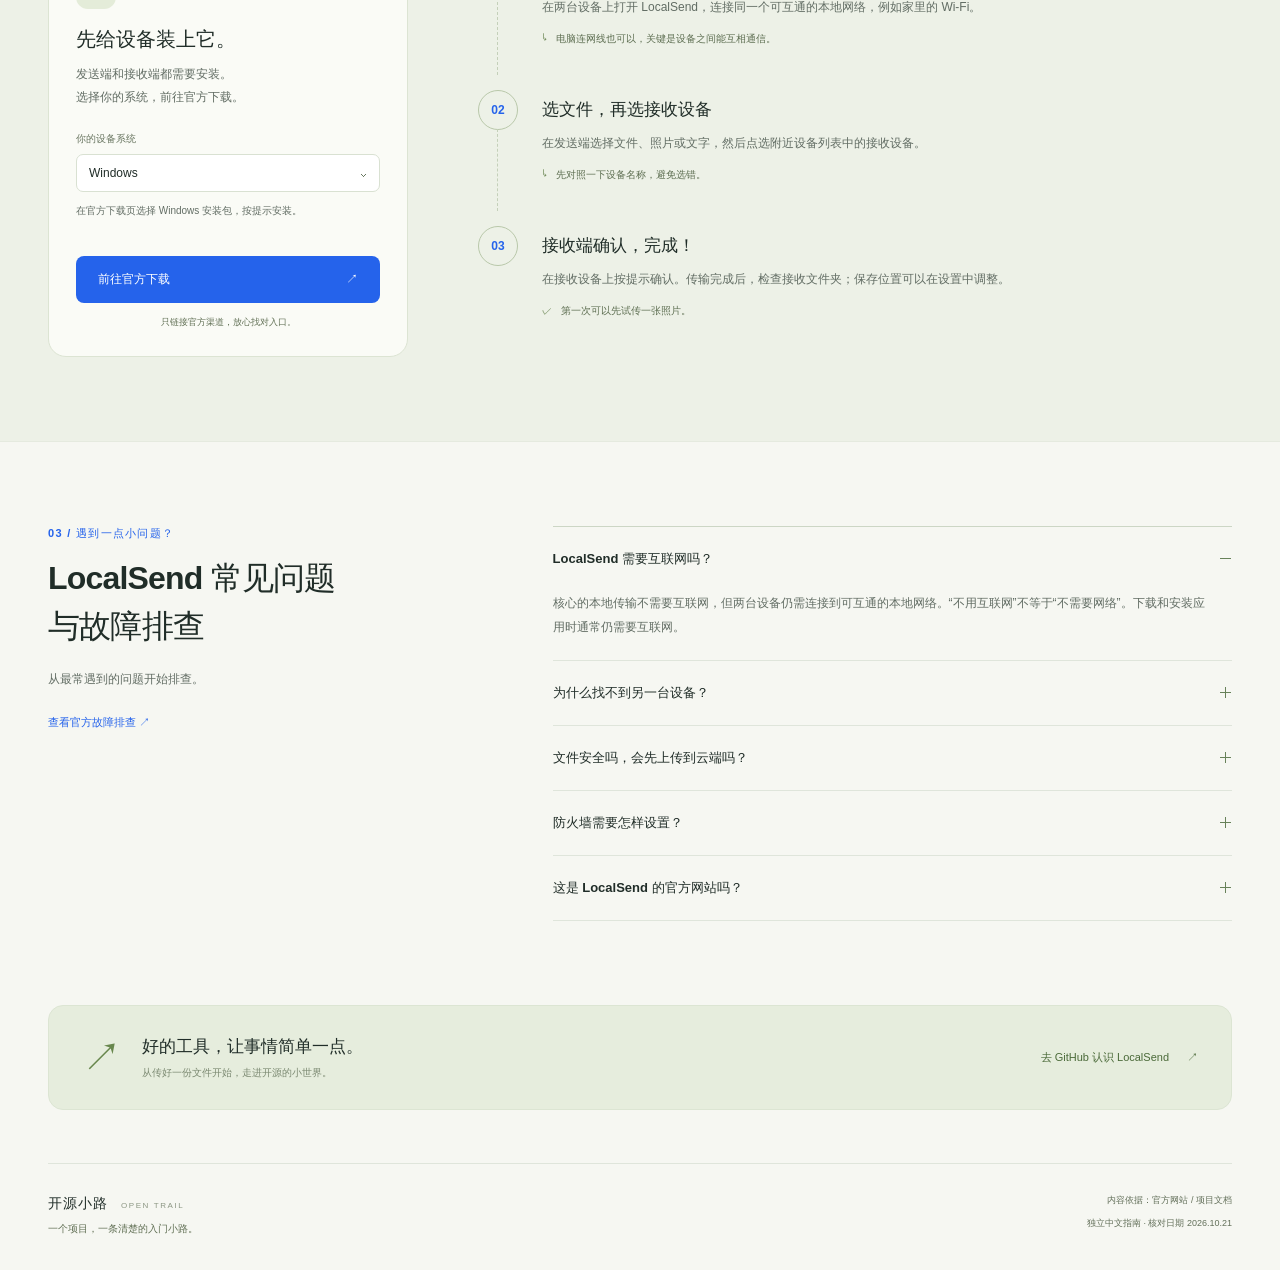
==== commit f3ccc4bf: "Update index.html 完善 LocalSend 常见问题与排查步骤" ====
--- a/index.html
+++ b/index.html
@@ -4,7 +4,7 @@
     <meta charset="utf-8">
     <meta name="viewport" content="width=device-width, initial-scale=1">
     <meta name="theme-color" content="#f6f7f2">
-    <title>LocalSend 中文指南：手机电脑如何互传文件？｜开源小路</title>
+   <title>LocalSend 使用教程：手机电脑互传文件与常见问题｜开源小路</title>
     <meta name="description" content="LocalSend 是什么、怎么下载、怎么用？开源小路用三步讲清手机与电脑在局域网里互传文件的方法，并整理找不到设备、网络连接和加密等常见问题。">
     <link rel="canonical" href="https://beautytang843-maker.github.io/first-website/">
     <meta property="og:title" content="文件互传，少绕一步。｜LocalSend 中文指南">
@@ -193,7 +193,7 @@
       <section class="faq-section wrap section" id="faq" aria-labelledby="faq-title">
         <div class="faq-heading">
           <p class="eyebrow">03 / 遇到一点小问题？</p>
-          <h2 id="faq-title">先别急，<br>答案可能在这里。</h2>
+          <h2 id="faq-title">LocalSend 常见问题<br>与故障排查</h2>
           <p>从最常遇到的问题开始排查。</p>
           <a href="https://github.com/localsend/localsend#troubleshooting" target="_blank" rel="noopener noreferrer">查看官方故障排查 <span aria-hidden="true">↗</span></a>
         </div>
@@ -206,10 +206,17 @@
           </details>
           <details>
             <summary>为什么找不到另一台设备？<span aria-hidden="true"></span></summary>
-            <div class="faq-answer">
-              <p>先确认双方都打开了 LocalSend，并连接到同一个可互通的本地网络。访客 Wi-Fi 的设备隔离、防火墙和 VPN 都可能影响发现设备。</p>
-              <p>在你信任的家庭网络中，Windows 可检查网络是否设为“专用”；苹果设备可检查是否允许 LocalSend 访问“本地网络”。</p>
-            </div>
+           <div class="faq-answer">
+  <p>LocalSend 找不到设备时，可以按下面顺序检查：</p>
+  <ol>
+    <li>确认两台设备都打开了 LocalSend，并连接到可互通的同一本地网络。访客 Wi-Fi 可能会隔离设备。</li>
+    <li>如果接收端是 Windows，在可信的家庭网络中检查网络类型是否为“专用”，并允许 LocalSend 进行本地网络通信。</li>
+    <li>如果使用 iPhone、iPad 或 Mac，检查系统是否授予 LocalSend“本地网络”权限。</li>
+    <li>如果正在使用 VPN，检查它是否允许本地网络（LAN）通信。</li>
+  </ol>
+  <p>仍无法发现设备时，记录两端系统、LocalSend 版本和网络环境，再参考官方文档或提交问题。</p>
+  <p>来源：<a href="https://github.com/localsend/localsend#troubleshooting" target="_blank" rel="noopener noreferrer">LocalSend 官方故障排查文档</a>。</p>
+</div>
           </details>
           <details>
             <summary>文件安全吗，会先上传到云端吗？<span aria-hidden="true"></span></summary>
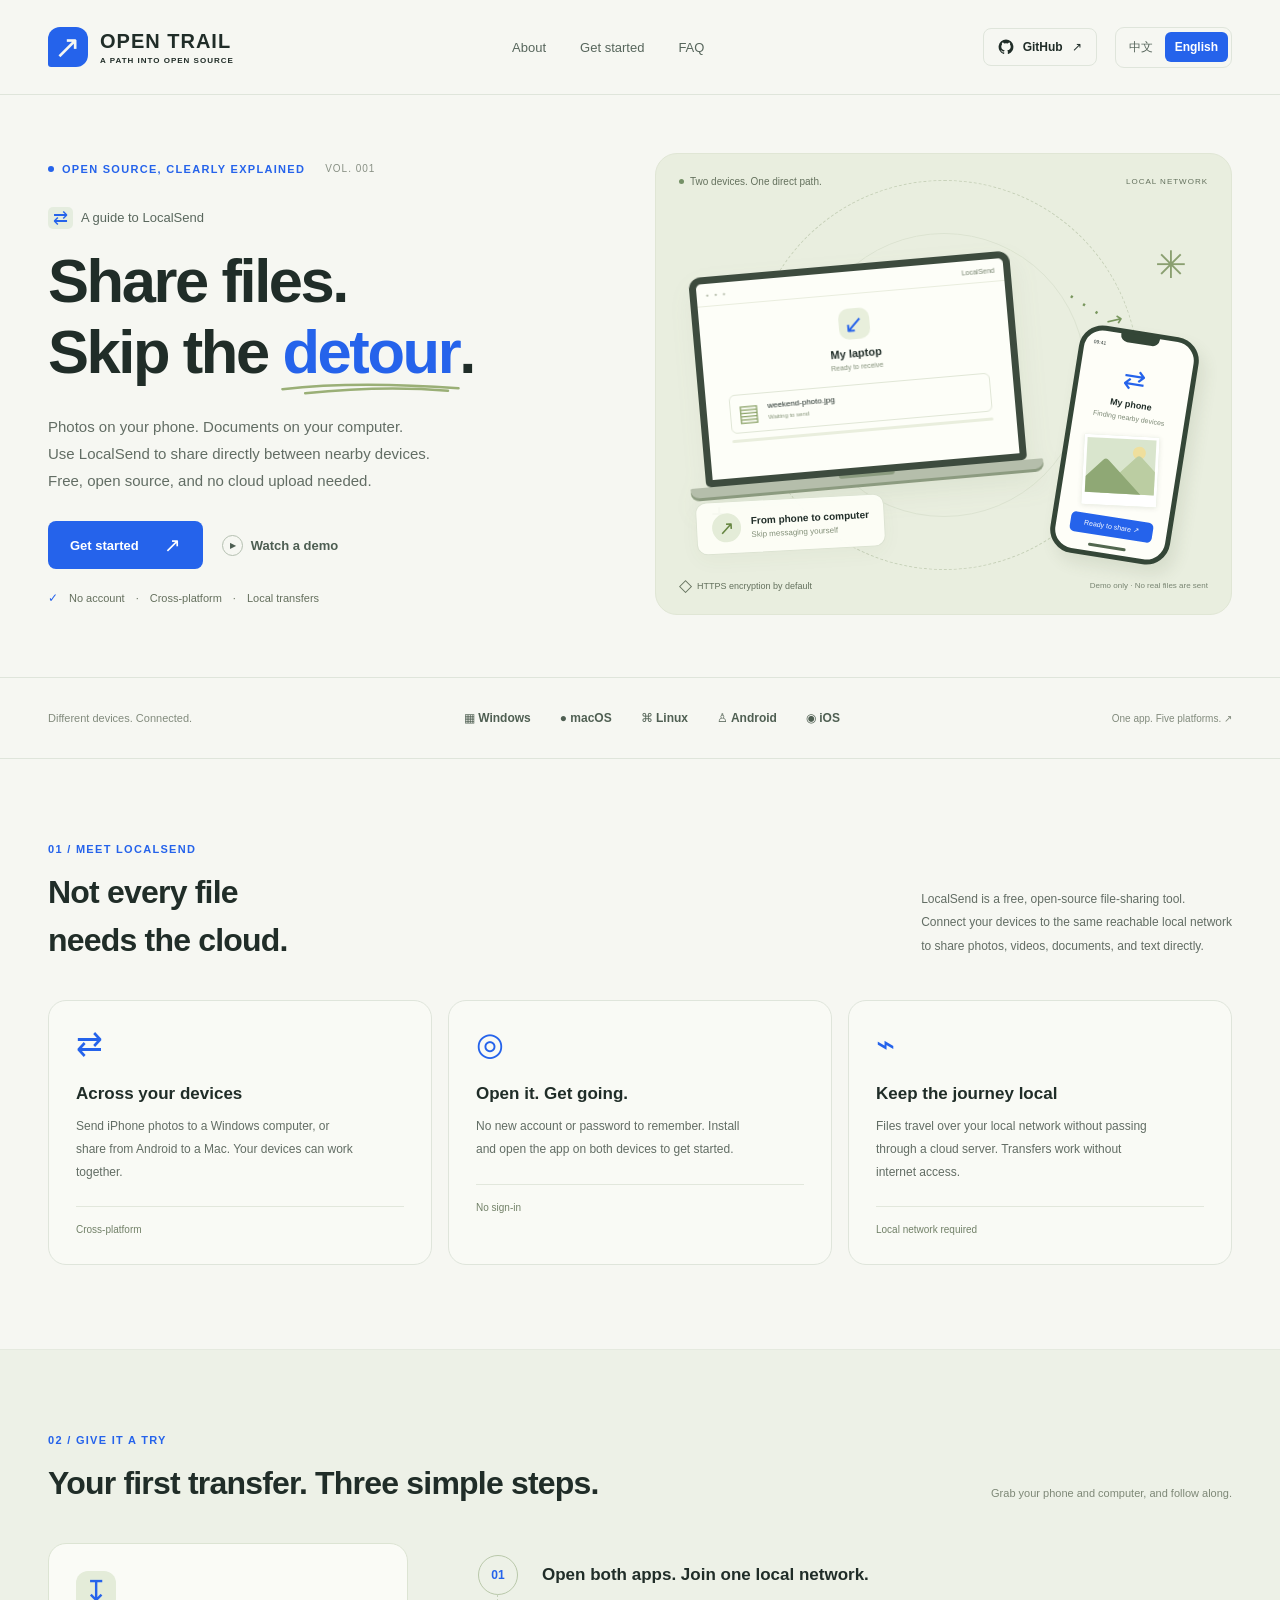
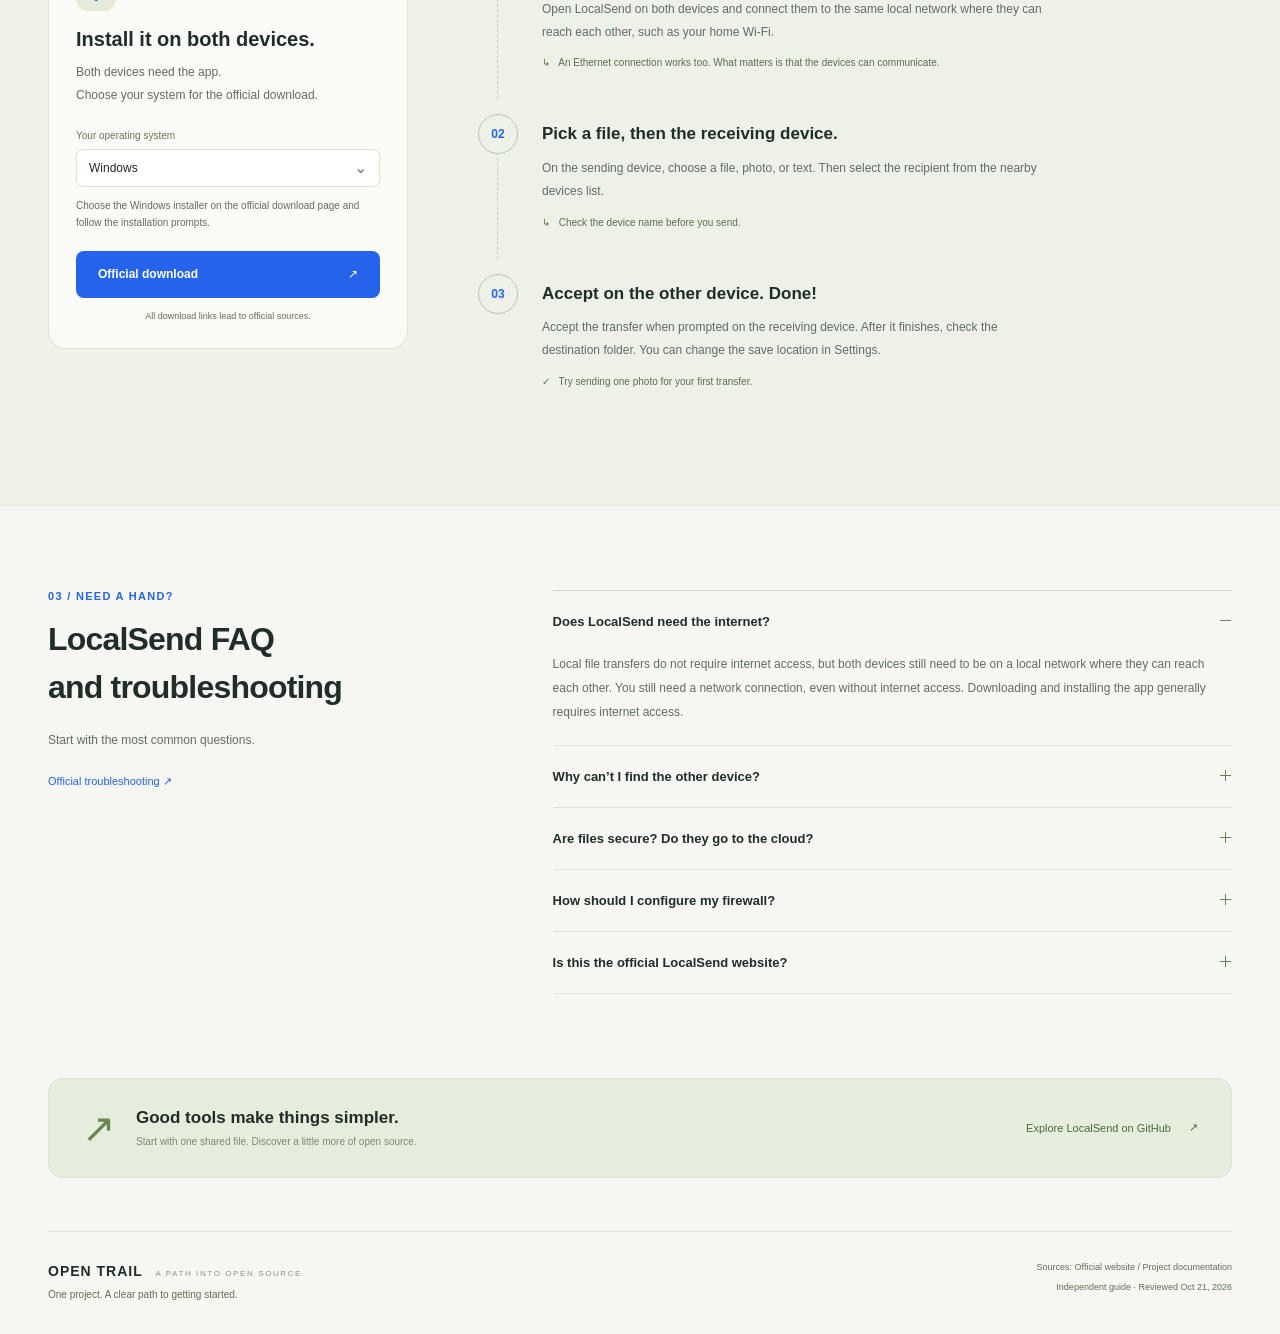
==== commit 8ca45f16: "Add files via upload 添加中英文语言切换" ====
--- a/index.html
+++ b/index.html
@@ -1,51 +1,61 @@
 <!doctype html>
-<html lang="zh-CN">
+<html lang="en">
   <head>
     <meta charset="utf-8">
     <meta name="viewport" content="width=device-width, initial-scale=1">
     <meta name="theme-color" content="#f6f7f2">
-   <title>LocalSend 使用教程：手机电脑互传文件与常见问题｜开源小路</title>
-    <meta name="description" content="LocalSend 是什么、怎么下载、怎么用？开源小路用三步讲清手机与电脑在局域网里互传文件的方法，并整理找不到设备、网络连接和加密等常见问题。">
-    <link rel="canonical" href="https://beautytang843-maker.github.io/first-website/">
-    <meta property="og:title" content="文件互传，少绕一步。｜LocalSend 中文指南">
-    <meta property="og:description" content="一个好用的开源工具，一条清楚的入门小路。认识 LocalSend，从第一份文件开始。">
+    <title>LocalSend Guide: Share Files Between Your Phone and Computer | Open Trail</title>
+    <meta name="description" content="Learn how to download and use LocalSend to share files between your phone and computer over a local network, with help for device discovery, connections, and encryption.">
+    <link rel="canonical" href="https://beautytang843-maker.github.io/first-website/en/">
+    <link rel="alternate" hreflang="zh-CN" href="https://beautytang843-maker.github.io/first-website/">
+    <link rel="alternate" hreflang="en" href="https://beautytang843-maker.github.io/first-website/en/">
+    <link rel="alternate" hreflang="x-default" href="https://beautytang843-maker.github.io/first-website/">
+    <meta property="og:title" content="Share files. Skip the detour. | LocalSend Guide">
+    <meta property="og:description" content="A useful open-source tool. A clear path to getting started. Meet LocalSend and share your first file.">
     <meta property="og:type" content="website">
-    <meta property="og:locale" content="zh_CN">
-    <meta property="og:url" content="https://beautytang843-maker.github.io/first-website/">
-    <link rel="icon" href="favicon.svg" type="image/svg+xml">
-    <link rel="stylesheet" href="styles.css">
-    <script src="script.js" defer></script>
+    <meta property="og:locale" content="en_US">
+    <meta property="og:locale:alternate" content="zh_CN">
+    <meta property="og:url" content="https://beautytang843-maker.github.io/first-website/en/">
+    <link rel="icon" href="../favicon.svg" type="image/svg+xml">
+    <link rel="stylesheet" href="../styles.css?v=bilingual-1">
+    <script src="../script.js?v=bilingual-1" defer></script>
   </head>
   <body>
-    <a class="skip-link" href="#main">跳到正文</a>
+    <a class="skip-link" href="#main">Skip to content</a>
     <header class="site-header">
       <div class="wrap header-inner">
-        <a class="brand" href="#" aria-label="开源小路，回到顶部"><span class="brand-icon" aria-hidden="true">↗</span><span>开源小路<span class="brand-en">OPEN TRAIL</span></span></a>
-        <nav aria-label="主要导航">
-          <a href="#about">认识项目</a>
-          <a href="#start">三步上手</a>
-          <a href="#faq">常见问题</a>
+        <a class="brand" href="#" aria-label="Open Trail, back to top"><span class="brand-icon" aria-hidden="true">↗</span><span>OPEN TRAIL<span class="brand-en">A PATH INTO OPEN SOURCE</span></span></a>
+        <nav aria-label="Main navigation">
+          <a href="#about">About</a>
+          <a href="#start">Get started</a>
+          <a href="#faq">FAQ</a>
         </nav>
-        <a class="github-link" href="https://github.com/localsend/localsend" target="_blank" rel="noopener noreferrer"><svg viewBox="0 0 24 24" aria-hidden="true"><path fill="currentColor" d="M12 .9a11.1 11.1 0 0 0-3.51 21.63c.56.1.76-.24.76-.53v-2.06c-3.1.67-3.76-1.31-3.76-1.31-.51-1.29-1.24-1.63-1.24-1.63-1.02-.7.08-.68.08-.68 1.12.08 1.71 1.15 1.71 1.15.99 1.7 2.6 1.2 3.23.92.1-.72.39-1.2.71-1.48-2.48-.28-5.08-1.24-5.08-5.51 0-1.22.44-2.22 1.15-3-.11-.28-.5-1.42.11-2.96 0 0 .94-.3 3.05 1.14a10.6 10.6 0 0 1 5.56 0c2.12-1.43 3.05-1.14 3.05-1.14.61 1.54.23 2.68.12 2.96.71.78 1.14 1.78 1.14 3 0 4.28-2.6 5.23-5.09 5.5.4.35.76 1.02.76 2.06V22c0 .3.2.64.77.53A11.1 11.1 0 0 0 12 .9Z"/></svg><span>GitHub</span><span aria-hidden="true">↗</span></a>
+        <div class="header-actions">
+          <a class="github-link" href="https://github.com/localsend/localsend" target="_blank" rel="noopener noreferrer"><svg viewBox="0 0 24 24" aria-hidden="true"><path fill="currentColor" d="M12 .9a11.1 11.1 0 0 0-3.51 21.63c.56.1.76-.24.76-.53v-2.06c-3.1.67-3.76-1.31-3.76-1.31-.51-1.29-1.24-1.63-1.24-1.63-1.02-.7.08-.68.08-.68 1.12.08 1.71 1.15 1.71 1.15.99 1.7 2.6 1.2 3.23.92.1-.72.39-1.2.71-1.48-2.48-.28-5.08-1.24-5.08-5.51 0-1.22.44-2.22 1.15-3-.11-.28-.5-1.42.11-2.96 0 0 .94-.3 3.05 1.14a10.6 10.6 0 0 1 5.56 0c2.12-1.43 3.05-1.14 3.05-1.14.61 1.54.23 2.68.12 2.96.71.78 1.14 1.78 1.14 3 0 4.28-2.6 5.23-5.09 5.5.4.35.76 1.02.76 2.06V22c0 .3.2.64.77.53A11.1 11.1 0 0 0 12 .9Z"/></svg><span>GitHub</span><span aria-hidden="true">↗</span></a>
+          <nav class="language-switch" aria-label="Language">
+            <a class="language-link" href="../" lang="zh-CN" hreflang="zh-CN">中文</a>
+            <a class="language-link is-current" href="./" lang="en" hreflang="en" aria-current="page">English</a>
+          </nav>
+        </div>
       </div>
     </header>
     <main id="main">
-      <!-- 第一课：HTML 负责内容。试着修改下面这句标题，再刷新网页。 -->
+      <!-- Lesson one: HTML defines the content. Try editing the heading below, then refresh the page. -->
       <section class="hero wrap" aria-labelledby="hero-title">
         <div class="hero-copy">
-          <p class="eyebrow"><span class="dot"></span> 开源工具，认真讲明白 <span class="issue">VOL. 001</span></p>
-          <p class="project-label"><span class="mini-logo" aria-hidden="true">⇄</span> LocalSend 中文指南</p>
-          <h1 id="hero-title">轻松分享，<br>少绕<span class="marked">一步<svg viewBox="0 0 210 18" preserveAspectRatio="none" aria-hidden="true"><path d="M4 11Q88 1 205 10M30 16Q120 6 193 13"/></svg></span>。</h1>
-          <p class="hero-desc">照片在手机，文档在电脑？<br>用 LocalSend，在附近的设备间直接分享。<br class="desktop-break">免费、开源，也不必先把文件传到云端。</p>
+          <p class="eyebrow"><span class="dot"></span> OPEN SOURCE, CLEARLY EXPLAINED <span class="issue">VOL. 001</span></p>
+          <p class="project-label"><span class="mini-logo" aria-hidden="true">⇄</span> A guide to LocalSend</p>
+          <h1 id="hero-title">Share files.<br> Skip the <span class="marked">detour<svg viewBox="0 0 210 18" preserveAspectRatio="none" aria-hidden="true"><path d="M4 11Q88 1 205 10M30 16Q120 6 193 13"/></svg></span>.</h1>
+          <p class="hero-desc">Photos on your phone. Documents on your computer.<br> Use LocalSend to share directly between nearby devices.<br class="desktop-break"> Free, open source, and no cloud upload needed.</p>
           <div class="hero-actions">
-            <a class="button button-primary" href="#start">开始使用 <span aria-hidden="true">↗</span></a>
-            <button class="button button-text" id="demo-button" type="button"><span class="play-icon" aria-hidden="true">▶</span> 看一次互传演示</button>
-          </div>
-          <div class="hero-note"><span class="tiny-check" aria-hidden="true">✓</span> 无需账号 <span>·</span> 跨平台 <span>·</span> 本地网络传输</div>
-        </div>
-        <div class="hero-art" role="img" aria-label="手机与电脑在同一本地网络传输文件的示意图">
+            <a class="button button-primary" href="#start">Get started <span aria-hidden="true">↗</span></a>
+            <button class="button button-text" id="demo-button" type="button"><span class="play-icon" aria-hidden="true">▶</span> Watch a demo</button>
+          </div>
+          <div class="hero-note"><span class="tiny-check" aria-hidden="true">✓</span> No account <span>·</span> Cross-platform <span>·</span> Local transfers</div>
+        </div>
+        <div class="hero-art" role="img" aria-label="Illustration of a phone and computer sharing a file on the same local network">
           <div class="art-top">
-            <span><i></i> 两台设备，一条小路</span><span>LOCAL NETWORK</span>
+            <span><i></i> Two devices. One direct path.</span><span>LOCAL NETWORK</span>
           </div>
           <div class="orbit orbit-one"></div><div class="orbit orbit-two"></div>
           <span class="art-spark spark-one" aria-hidden="true">✳</span><span class="art-spark spark-two" aria-hidden="true">+</span>
@@ -55,11 +65,11 @@
                 <span>● ● ●</span><span>LocalSend</span>
               </div>
               <div class="laptop-content">
-                <div class="device-avatar" aria-hidden="true">↙</div><strong>我的笔记本</strong><span class="device-sub">准备接收文件</span>
+                <div class="device-avatar" aria-hidden="true">↙</div><strong>My laptop</strong><span class="device-sub">Ready to receive</span>
                 <div class="received-file">
                   <span class="file-icon" aria-hidden="true">▤</span>
                   <div>
-                    <b>周末的照片.jpg</b><span class="transfer-status" id="transfer-status">等待发送</span>
+                    <b>weekend-photo.jpg</b><span class="transfer-status" id="transfer-status">Waiting to send</span>
                   </div>
                   <span class="file-done" id="file-done" aria-hidden="true">✓</span>
                 </div>
@@ -73,11 +83,11 @@
           <div class="phone">
             <div class="phone-speaker"></div><span class="phone-time">09:41</span>
             <div class="phone-body">
-              <div class="phone-icon" aria-hidden="true">⇄</div><strong>我的手机</strong><span>发现附近的设备</span>
+              <div class="phone-icon" aria-hidden="true">⇄</div><strong>My phone</strong><span>Finding nearby devices</span>
               <div class="phone-photo" aria-hidden="true">
                 <span class="photo-sun"></span><span class="mountain mountain-back"></span><span class="mountain"></span>
               </div>
-              <div class="phone-send" id="phone-send">准备分享 ↗</div>
+              <div class="phone-send" id="phone-send">Ready to share ↗</div>
             </div>
             <div class="phone-home"></div>
           </div>
@@ -87,50 +97,50 @@
           <div class="file-bubble">
             <span aria-hidden="true">↗</span>
             <div>
-              <strong>从手机，到电脑</strong><span>不用给自己发消息了</span>
+              <strong>From phone to computer</strong><span>Skip messaging yourself</span>
             </div>
           </div>
           <div class="art-bottom">
-            <span><span class="lock-icon" aria-hidden="true">◇</span> 默认 HTTPS 加密</span><span>交互示意 · 不会传输真实文件</span>
+            <span><span class="lock-icon" aria-hidden="true">◇</span> HTTPS encryption by default</span><span>Demo only · No real files are sent</span>
           </div>
         </div>
         <p class="demo-message sr-only" id="demo-message" role="status" aria-live="polite"></p>
       </section>
       <div class="platform-strip">
         <div class="wrap platform-inner">
-          <span>不同设备，也能聊得来</span>
+          <span>Different devices. Connected.</span>
           <div class="platform-list">
             <span>▦ Windows</span><span>● macOS</span><span>⌘ Linux</span><span>♙ Android</span><span>◉ iOS</span>
           </div>
-          <span class="platform-end">一个应用，五种平台 ↗</span>
+          <span class="platform-end">One app. Five platforms. ↗</span>
         </div>
       </div>
       <section class="about-section wrap section" id="about" aria-labelledby="about-title">
         <div class="section-intro">
           <div>
-            <p class="eyebrow">01 / 认识一下</p>
-            <h2 id="about-title">不是所有文件，<br>都需要去云端旅行。</h2>
-          </div>
-          <p>LocalSend 是一个免费、开源的文件传输工具。<br>只要设备处在可互通的同一本地网络，<br>照片、视频、文档和文字，都能直接分享。</p>
+            <p class="eyebrow">01 / MEET LOCALSEND</p>
+            <h2 id="about-title">Not every file<br> needs the cloud.</h2>
+          </div>
+          <p>LocalSend is a free, open-source file-sharing tool.<br> Connect your devices to the same reachable local network<br> to share photos, videos, documents, and text directly.</p>
         </div>
         <div class="benefit-grid">
           <article class="benefit">
             <div class="benefit-icon" aria-hidden="true">⇄</div>
-            <h3>跨过设备的边界</h3>
-            <p>Windows 电脑接收 iPhone 照片，安卓手机分享给 Mac。设备不同，也能互传。</p>
-            <span class="benefit-tag">跨平台</span>
+            <h3>Across your devices</h3>
+            <p>Send iPhone photos to a Windows computer, or share from Android to a Mac. Your devices can work together.</p>
+            <span class="benefit-tag">Cross-platform</span>
           </article>
           <article class="benefit">
             <div class="benefit-icon" aria-hidden="true">◎</div>
-            <h3>打开，就能开始</h3>
-            <p>不必注册新账号，也不用记住密码。在两台设备上安装并打开应用即可。</p>
-            <span class="benefit-tag">无需登录</span>
+            <h3>Open it. Get going.</h3>
+            <p>No new account or password to remember. Install and open the app on both devices to get started.</p>
+            <span class="benefit-tag">No sign-in</span>
           </article>
           <article class="benefit">
             <div class="benefit-icon" aria-hidden="true">⌁</div>
-            <h3>文件走身边的小路</h3>
-            <p>文件在本地网络中传输，无需经过云端服务器。没有互联网，也可以互传。</p>
-            <span class="benefit-tag">需要本地网络</span>
+            <h3>Keep the journey local</h3>
+            <p>Files travel over your local network without passing through a cloud server. Transfers work without internet access.</p>
+            <span class="benefit-tag">Local network required</span>
           </article>
         </div>
       </section>
@@ -138,17 +148,17 @@
         <div class="wrap section">
           <div class="section-heading">
             <div>
-              <p class="eyebrow">02 / 动手试一试</p>
-              <h2 id="start-title">你的第一次互传，<br class="mobile-break">只差三步。</h2>
-            </div>
-            <span class="section-aside">拿起手机，打开电脑，跟着做就好。</span>
+              <p class="eyebrow">02 / GIVE IT A TRY</p>
+              <h2 id="start-title">Your first transfer.<br class="mobile-break"> Three simple steps.</h2>
+            </div>
+            <span class="section-aside">Grab your phone and computer, and follow along.</span>
           </div>
           <div class="steps-layout">
             <aside class="download-panel">
               <span class="download-glyph" aria-hidden="true">↧</span>
-              <h3>先给设备装上它。</h3>
-              <p>发送端和接收端都需要安装。<br>选择你的系统，前往官方下载。</p>
-              <label for="platform-select">你的设备系统</label>
+              <h3>Install it on both devices.</h3>
+              <p>Both devices need the app.<br> Choose your system for the official download.</p>
+              <label for="platform-select">Your operating system</label>
               <div class="select-wrap">
                 <select id="platform-select">
                   <option value="Windows">Windows</option>
@@ -158,32 +168,32 @@
                   <option value="iOS">iOS / iPadOS</option>
                 </select>
               </div>
-              <p class="download-hint" id="download-hint" aria-live="polite">在官方下载页选择 Windows 安装包，按提示安装。</p>
-              <a class="button download-button" id="download-link" href="https://localsend.org/download" target="_blank" rel="noopener noreferrer">前往官方下载 <span aria-hidden="true">↗</span></a><span class="download-caption">只链接官方渠道，放心找对入口。</span>
+              <p class="download-hint" id="download-hint" aria-live="polite">Choose the Windows installer on the official download page and follow the installation prompts.</p>
+              <a class="button download-button" id="download-link" href="https://localsend.org/download" target="_blank" rel="noopener noreferrer">Official download <span aria-hidden="true">↗</span></a><span class="download-caption">All download links lead to official sources.</span>
             </aside>
             <ol class="steps">
               <li>
                 <span class="step-number">01</span>
                 <div>
-                  <h3>都打开，连上同一本地网络</h3>
-                  <p>在两台设备上打开 LocalSend，连接同一个可互通的本地网络，例如家里的 Wi-Fi。</p>
-                  <div class="step-tip"><span aria-hidden="true">↳</span> 电脑连网线也可以，关键是设备之间能互相通信。</div>
+                  <h3>Open both apps. Join one local network.</h3>
+                  <p>Open LocalSend on both devices and connect them to the same local network where they can reach each other, such as your home Wi-Fi.</p>
+                  <div class="step-tip"><span aria-hidden="true">↳</span> An Ethernet connection works too. What matters is that the devices can communicate.</div>
                 </div>
               </li>
               <li>
                 <span class="step-number">02</span>
                 <div>
-                  <h3>选文件，再选接收设备</h3>
-                  <p>在发送端选择文件、照片或文字，然后点选附近设备列表中的接收设备。</p>
-                  <div class="step-tip"><span aria-hidden="true">↳</span> 先对照一下设备名称，避免选错。</div>
+                  <h3>Pick a file, then the receiving device.</h3>
+                  <p>On the sending device, choose a file, photo, or text. Then select the recipient from the nearby devices list.</p>
+                  <div class="step-tip"><span aria-hidden="true">↳</span> Check the device name before you send.</div>
                 </div>
               </li>
               <li>
                 <span class="step-number">03</span>
                 <div>
-                  <h3>接收端确认，完成！</h3>
-                  <p>在接收设备上按提示确认。传输完成后，检查接收文件夹；保存位置可以在设置中调整。</p>
-                  <div class="step-tip"><span aria-hidden="true">✓</span> 第一次可以先试传一张照片。</div>
+                  <h3>Accept on the other device. Done!</h3>
+                  <p>Accept the transfer when prompted on the receiving device. After it finishes, check the destination folder. You can change the save location in Settings.</p>
+                  <div class="step-tip"><span aria-hidden="true">✓</span> Try sending one photo for your first transfer.</div>
                 </div>
               </li>
             </ol>
@@ -192,49 +202,49 @@
       </section>
       <section class="faq-section wrap section" id="faq" aria-labelledby="faq-title">
         <div class="faq-heading">
-          <p class="eyebrow">03 / 遇到一点小问题？</p>
-          <h2 id="faq-title">LocalSend 常见问题<br>与故障排查</h2>
-          <p>从最常遇到的问题开始排查。</p>
-          <a href="https://github.com/localsend/localsend#troubleshooting" target="_blank" rel="noopener noreferrer">查看官方故障排查 <span aria-hidden="true">↗</span></a>
+          <p class="eyebrow">03 / NEED A HAND?</p>
+          <h2 id="faq-title">LocalSend FAQ<br> and troubleshooting</h2>
+          <p>Start with the most common questions.</p>
+          <a href="https://github.com/localsend/localsend#troubleshooting" target="_blank" rel="noopener noreferrer">Official troubleshooting <span aria-hidden="true">↗</span></a>
         </div>
         <div class="faq-list">
           <details open>
-            <summary>LocalSend 需要互联网吗？<span aria-hidden="true"></span></summary>
-            <div class="faq-answer">
-              <p>核心的本地传输不需要互联网，但两台设备仍需连接到可互通的本地网络。“不用互联网”不等于“不需要网络”。下载和安装应用时通常仍需要互联网。</p>
-            </div>
-          </details>
-          <details>
-            <summary>为什么找不到另一台设备？<span aria-hidden="true"></span></summary>
-           <div class="faq-answer">
-  <p>LocalSend 找不到设备时，可以按下面顺序检查：</p>
-  <ol>
-    <li>确认两台设备都打开了 LocalSend，并连接到可互通的同一本地网络。访客 Wi-Fi 可能会隔离设备。</li>
-    <li>如果接收端是 Windows，在可信的家庭网络中检查网络类型是否为“专用”，并允许 LocalSend 进行本地网络通信。</li>
-    <li>如果使用 iPhone、iPad 或 Mac，检查系统是否授予 LocalSend“本地网络”权限。</li>
-    <li>如果正在使用 VPN，检查它是否允许本地网络（LAN）通信。</li>
-  </ol>
-  <p>仍无法发现设备时，记录两端系统、LocalSend 版本和网络环境，再参考官方文档或提交问题。</p>
-  <p>来源：<a href="https://github.com/localsend/localsend#troubleshooting" target="_blank" rel="noopener noreferrer">LocalSend 官方故障排查文档</a>。</p>
-</div>
-          </details>
-          <details>
-            <summary>文件安全吗，会先上传到云端吗？<span aria-hidden="true"></span></summary>
-            <div class="faq-answer">
-              <p>LocalSend 在本地设备之间传输文件，无需先上传到云端。默认使用 HTTPS 加密通信，还可以开启 PIN 验证。接收前，请核对发送方和设备名称。</p>
-              <p><a href="https://localsend.org/privacy" target="_blank" rel="noopener noreferrer">阅读官方隐私政策 ↗</a></p>
-            </div>
-          </details>
-          <details>
-            <summary>防火墙需要怎样设置？<span aria-hidden="true"></span></summary>
-            <div class="faq-answer">
-              <p>按官方说明，允许 LocalSend 进行本地网络通信，默认入站端口为 TCP 和 UDP 53317。优先按系统提示允许该应用在可信网络中通信，具体步骤可参考官方故障排查。</p>
-            </div>
-          </details>
-          <details>
-            <summary>这是 LocalSend 的官方网站吗？<span aria-hidden="true"></span></summary>
-            <div class="faq-answer">
-              <p>这里是“开源小路”独立制作的中文入门指南，与 LocalSend 官方无隶属关系。软件由 LocalSend 社区开发，项目采用 Apache License 2.0。本站的下载入口均指向官方渠道。</p>
+            <summary>Does LocalSend need the internet?<span aria-hidden="true"></span></summary>
+            <div class="faq-answer">
+              <p>Local file transfers do not require internet access, but both devices still need to be on a local network where they can reach each other. You still need a network connection, even without internet access. Downloading and installing the app generally requires internet access.</p>
+            </div>
+          </details>
+          <details>
+            <summary>Why can’t I find the other device?<span aria-hidden="true"></span></summary>
+            <div class="faq-answer">
+              <p>If LocalSend cannot find a device, check the following in order:</p>
+              <ol>
+                <li>Make sure LocalSend is open on both devices and that they are on the same reachable local network. Guest Wi-Fi may isolate devices from each other.</li>
+                <li>If the receiving device runs Windows, check that your trusted home network is set to Private, and allow LocalSend to communicate on the local network.</li>
+                <li>On an iPhone, iPad, or Mac, check whether LocalSend has Local Network permission in the system settings.</li>
+                <li>If you use a VPN, check whether it allows local network (LAN) communication.</li>
+              </ol>
+              <p>If the device still does not appear, note both operating systems, LocalSend versions, and your network setup. Then consult the official documentation or report an issue.</p>
+              <p>Source: <a href="https://github.com/localsend/localsend#troubleshooting" target="_blank" rel="noopener noreferrer">LocalSend’s official troubleshooting guide</a>.</p>
+            </div>
+          </details>
+          <details>
+            <summary>Are files secure? Do they go to the cloud?<span aria-hidden="true"></span></summary>
+            <div class="faq-answer">
+              <p>LocalSend transfers files between local devices without uploading them to the cloud first. It uses HTTPS encryption by default, and PIN verification is available. Check the sender and device name before accepting a transfer.</p>
+              <p><a href="https://localsend.org/privacy" target="_blank" rel="noopener noreferrer">Read the official privacy policy ↗</a></p>
+            </div>
+          </details>
+          <details>
+            <summary>How should I configure my firewall?<span aria-hidden="true"></span></summary>
+            <div class="faq-answer">
+              <p>Follow the official instructions to allow LocalSend to communicate on your local network. The default inbound port is 53317 for both TCP and UDP. When your system prompts you, allow the app on a trusted network. See the official troubleshooting guide for details.</p>
+            </div>
+          </details>
+          <details>
+            <summary>Is this the official LocalSend website?<span aria-hidden="true"></span></summary>
+            <div class="faq-answer">
+              <p>This is an independent beginner’s guide by Open Trail, with no official affiliation with LocalSend. The app is developed by the LocalSend community and uses the Apache License 2.0. Every download link on this site points to an official source.</p>
             </div>
           </details>
         </div>
@@ -243,20 +253,20 @@
         <div>
           <span class="closing-symbol" aria-hidden="true">↗</span>
           <div>
-            <p>好的工具，让事情简单一点。</p>
-            <span>从传好一份文件开始，走进开源的小世界。</span>
-          </div>
-        </div>
-        <a href="https://github.com/localsend/localsend" target="_blank" rel="noopener noreferrer">去 GitHub 认识 LocalSend <span aria-hidden="true">↗</span></a>
+            <p>Good tools make things simpler.</p>
+            <span>Start with one shared file. Discover a little more of open source.</span>
+          </div>
+        </div>
+        <a href="https://github.com/localsend/localsend" target="_blank" rel="noopener noreferrer">Explore LocalSend on GitHub <span aria-hidden="true">↗</span></a>
       </section>
     </main>
     <footer class="wrap site-footer">
       <div>
-        <a class="footer-brand" href="#">开源小路 <span>OPEN TRAIL</span></a>
-        <p>一个项目，一条清楚的入门小路。</p>
+        <a class="footer-brand" href="#">OPEN TRAIL <span>A PATH INTO OPEN SOURCE</span></a>
+        <p>One project. A clear path to getting started.</p>
       </div>
       <div class="footer-sources">
-        <span>内容依据：<a href="https://localsend.org/" target="_blank" rel="noopener noreferrer">官方网站</a> / <a href="https://github.com/localsend/localsend" target="_blank" rel="noopener noreferrer">项目文档</a></span><span>独立中文指南 · 核对日期 <time datetime="2026-10-21">2026.10.21</time></span>
+        <span>Sources: <a href="https://localsend.org/" target="_blank" rel="noopener noreferrer">Official website</a> / <a href="https://github.com/localsend/localsend" target="_blank" rel="noopener noreferrer">Project documentation</a></span><span>Independent guide · Reviewed <time datetime="2026-10-21">Oct 21, 2026</time></span>
       </div>
     </footer>
   </body>
--- a/styles.css
+++ b/styles.css
@@ -2055,3 +2055,149 @@
     transition: none!important
   }
 }
+
+/* Each language has its own page; both share the same visual design. */
+.header-actions {
+  display: flex;
+  align-items: center;
+  gap: 18px;
+  flex-shrink: 0;
+}
+
+.header-inner .language-switch {
+  display: flex;
+  align-items: center;
+  gap: 2px;
+  padding: 3px;
+  border: 1px solid var(--line);
+  border-radius: 9px;
+  font-size: 12px;
+}
+
+.language-link {
+  padding: 8px 10px;
+  border-radius: 6px;
+  white-space: nowrap;
+}
+
+.header-inner .language-link.is-current {
+  color: #fff;
+  background: var(--green);
+  font-weight: 650;
+}
+
+html[lang="en"] .brand-en {
+  letter-spacing: 1px;
+  font-size: 8px;
+}
+
+html[lang="en"] h1 {
+  font-size: clamp(44px, 4.8vw, 64px);
+  line-height: 1.16;
+  letter-spacing: -2.4px;
+}
+
+html[lang="en"] .hero-desc {
+  font-size: 15px;
+  line-height: 1.8;
+}
+
+html[lang="en"] .hero-note {
+  flex-wrap: wrap;
+}
+
+html[lang="en"] .art-top,
+html[lang="en"] .art-bottom {
+  gap: 10px;
+}
+
+html[lang="en"] .transfer-status {
+  line-height: 1.4;
+}
+
+html[lang="en"] .phone-body > span {
+  font-size: 7px;
+}
+
+html[lang="en"] .faq-heading h2 {
+  font-size: clamp(27px, 2.5vw, 34px);
+}
+
+html[lang="en"] .closing > a {
+  white-space: normal;
+}
+
+@media (max-width: 980px) {
+  .header-inner > nav {
+    gap: 20px;
+  }
+  .header-actions {
+    gap: 10px;
+  }
+  html[lang="en"] .hero .eyebrow {
+    flex-wrap: wrap;
+    row-gap: 7px;
+    font-size: 9px;
+  }
+}
+
+@media (max-width: 800px) {
+  .header-inner > nav {
+    display: none;
+  }
+}
+
+@media (max-width: 700px) {
+  .header-inner {
+    gap: 10px;
+  }
+  .header-actions .github-link {
+    display: none;
+  }
+  .header-inner .language-switch {
+    font-size: 11px;
+  }
+  .language-link {
+    padding: 8px;
+  }
+  html[lang="en"] .brand {
+    gap: 8px;
+    font-size: 16px;
+    letter-spacing: 0;
+  }
+  html[lang="en"] .brand-en {
+    font-size: 6px;
+    letter-spacing: .3px;
+  }
+  html[lang="en"] h1 {
+    font-size: clamp(40px, 10.6vw, 56px);
+    letter-spacing: -1.8px;
+  }
+  html[lang="en"] .hero-desc {
+    font-size: 13px;
+  }
+  html[lang="en"] .hero-actions {
+    flex-wrap: wrap;
+  }
+  html[lang="en"] .art-top {
+    font-size: 8px;
+  }
+  html[lang="en"] .art-top > span:last-child {
+    font-size: 7px;
+  }
+  html[lang="en"] .art-bottom > span:first-child {
+    max-width: 58%;
+  }
+  html[lang="en"] .art-bottom > span:last-child {
+    font-size: 6px;
+  }
+  html[lang="en"] .closing > a {
+    margin-left: 0;
+  }
+}
+
+@media (max-width: 359px) {
+  html[lang="en"] h1 {
+    font-size: 38px;
+  }
+}
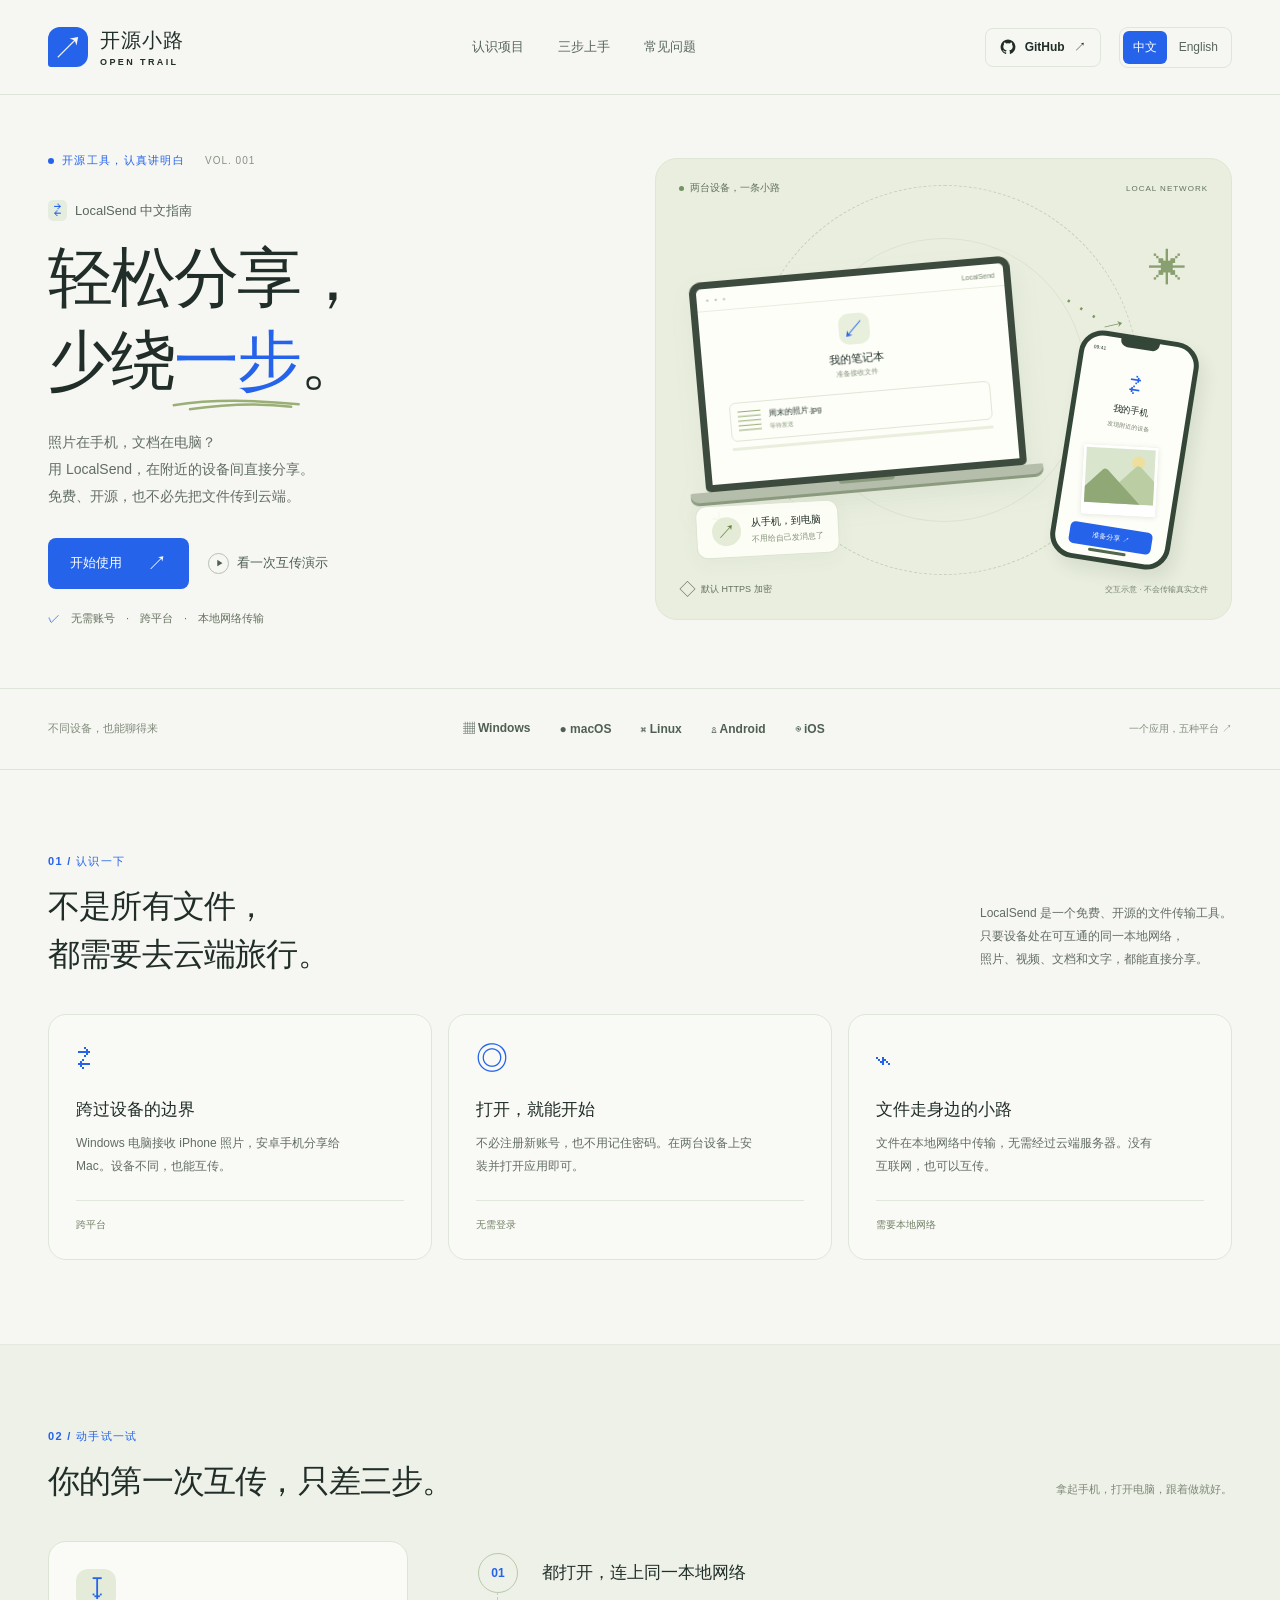
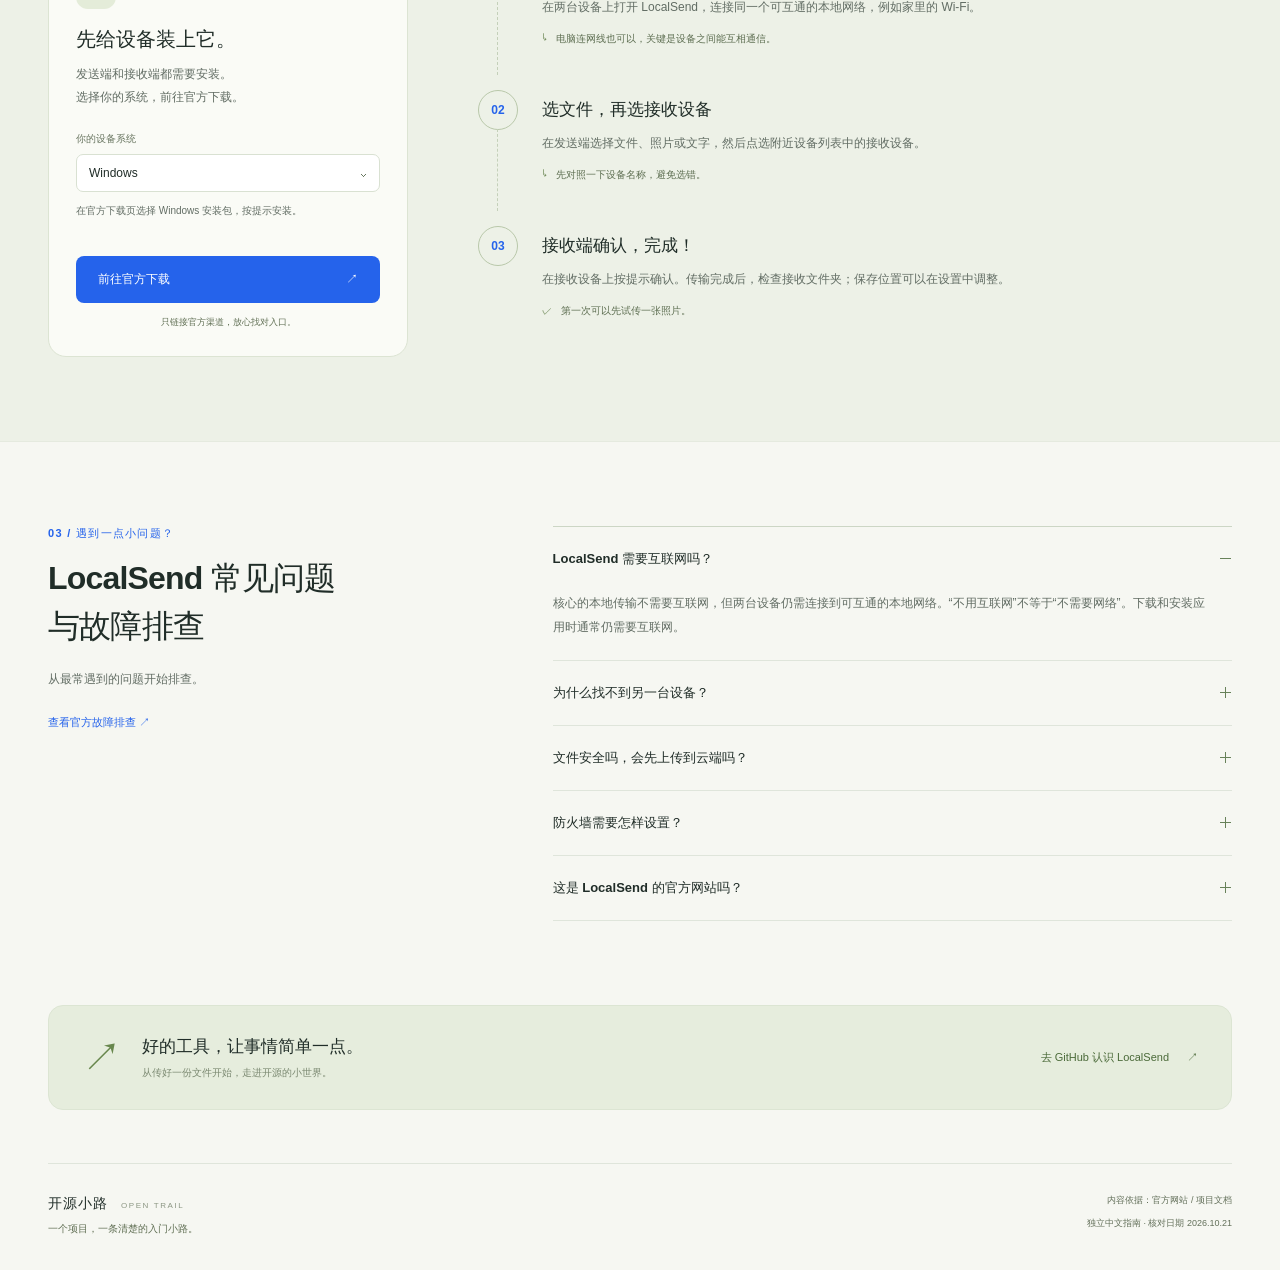
==== commit ddf5084b: "Rename index .html to index.html" ====
--- a/index.html
+++ b/index.html
@@ -1,61 +1,61 @@
 <!doctype html>
-<html lang="en">
+<html lang="zh-CN">
   <head>
     <meta charset="utf-8">
     <meta name="viewport" content="width=device-width, initial-scale=1">
     <meta name="theme-color" content="#f6f7f2">
-    <title>LocalSend Guide: Share Files Between Your Phone and Computer | Open Trail</title>
-    <meta name="description" content="Learn how to download and use LocalSend to share files between your phone and computer over a local network, with help for device discovery, connections, and encryption.">
-    <link rel="canonical" href="https://beautytang843-maker.github.io/first-website/en/">
+   <title>LocalSend 使用教程：手机电脑互传文件与常见问题｜开源小路</title>
+    <meta name="description" content="LocalSend 是什么、怎么下载、怎么用？开源小路用三步讲清手机与电脑在局域网里互传文件的方法，并整理找不到设备、网络连接和加密等常见问题。">
+    <link rel="canonical" href="https://beautytang843-maker.github.io/first-website/">
     <link rel="alternate" hreflang="zh-CN" href="https://beautytang843-maker.github.io/first-website/">
     <link rel="alternate" hreflang="en" href="https://beautytang843-maker.github.io/first-website/en/">
     <link rel="alternate" hreflang="x-default" href="https://beautytang843-maker.github.io/first-website/">
-    <meta property="og:title" content="Share files. Skip the detour. | LocalSend Guide">
-    <meta property="og:description" content="A useful open-source tool. A clear path to getting started. Meet LocalSend and share your first file.">
+    <meta property="og:title" content="轻松分享，少绕一步。｜LocalSend 中文指南">
+    <meta property="og:description" content="一个好用的开源工具，一条清楚的入门小路。认识 LocalSend，从第一份文件开始。">
     <meta property="og:type" content="website">
-    <meta property="og:locale" content="en_US">
-    <meta property="og:locale:alternate" content="zh_CN">
-    <meta property="og:url" content="https://beautytang843-maker.github.io/first-website/en/">
-    <link rel="icon" href="../favicon.svg" type="image/svg+xml">
-    <link rel="stylesheet" href="../styles.css?v=bilingual-1">
-    <script src="../script.js?v=bilingual-1" defer></script>
+    <meta property="og:locale" content="zh_CN">
+    <meta property="og:locale:alternate" content="en_US">
+    <meta property="og:url" content="https://beautytang843-maker.github.io/first-website/">
+    <link rel="icon" href="favicon.svg" type="image/svg+xml">
+    <link rel="stylesheet" href="styles.css?v=bilingual-1">
+    <script src="script.js?v=bilingual-1" defer></script>
   </head>
   <body>
-    <a class="skip-link" href="#main">Skip to content</a>
+    <a class="skip-link" href="#main">跳到正文</a>
     <header class="site-header">
       <div class="wrap header-inner">
-        <a class="brand" href="#" aria-label="Open Trail, back to top"><span class="brand-icon" aria-hidden="true">↗</span><span>OPEN TRAIL<span class="brand-en">A PATH INTO OPEN SOURCE</span></span></a>
-        <nav aria-label="Main navigation">
-          <a href="#about">About</a>
-          <a href="#start">Get started</a>
-          <a href="#faq">FAQ</a>
+        <a class="brand" href="#" aria-label="开源小路，回到顶部"><span class="brand-icon" aria-hidden="true">↗</span><span>开源小路<span class="brand-en">OPEN TRAIL</span></span></a>
+        <nav aria-label="主要导航">
+          <a href="#about">认识项目</a>
+          <a href="#start">三步上手</a>
+          <a href="#faq">常见问题</a>
         </nav>
         <div class="header-actions">
           <a class="github-link" href="https://github.com/localsend/localsend" target="_blank" rel="noopener noreferrer"><svg viewBox="0 0 24 24" aria-hidden="true"><path fill="currentColor" d="M12 .9a11.1 11.1 0 0 0-3.51 21.63c.56.1.76-.24.76-.53v-2.06c-3.1.67-3.76-1.31-3.76-1.31-.51-1.29-1.24-1.63-1.24-1.63-1.02-.7.08-.68.08-.68 1.12.08 1.71 1.15 1.71 1.15.99 1.7 2.6 1.2 3.23.92.1-.72.39-1.2.71-1.48-2.48-.28-5.08-1.24-5.08-5.51 0-1.22.44-2.22 1.15-3-.11-.28-.5-1.42.11-2.96 0 0 .94-.3 3.05 1.14a10.6 10.6 0 0 1 5.56 0c2.12-1.43 3.05-1.14 3.05-1.14.61 1.54.23 2.68.12 2.96.71.78 1.14 1.78 1.14 3 0 4.28-2.6 5.23-5.09 5.5.4.35.76 1.02.76 2.06V22c0 .3.2.64.77.53A11.1 11.1 0 0 0 12 .9Z"/></svg><span>GitHub</span><span aria-hidden="true">↗</span></a>
-          <nav class="language-switch" aria-label="Language">
-            <a class="language-link" href="../" lang="zh-CN" hreflang="zh-CN">中文</a>
-            <a class="language-link is-current" href="./" lang="en" hreflang="en" aria-current="page">English</a>
+          <nav class="language-switch" aria-label="语言 / Language">
+            <a class="language-link is-current" href="./" lang="zh-CN" hreflang="zh-CN" aria-current="page">中文</a>
+            <a class="language-link" href="en/" lang="en" hreflang="en">English</a>
           </nav>
         </div>
       </div>
     </header>
     <main id="main">
-      <!-- Lesson one: HTML defines the content. Try editing the heading below, then refresh the page. -->
+      <!-- 第一课：HTML 负责内容。试着修改下面这句标题，再刷新网页。 -->
       <section class="hero wrap" aria-labelledby="hero-title">
         <div class="hero-copy">
-          <p class="eyebrow"><span class="dot"></span> OPEN SOURCE, CLEARLY EXPLAINED <span class="issue">VOL. 001</span></p>
-          <p class="project-label"><span class="mini-logo" aria-hidden="true">⇄</span> A guide to LocalSend</p>
-          <h1 id="hero-title">Share files.<br> Skip the <span class="marked">detour<svg viewBox="0 0 210 18" preserveAspectRatio="none" aria-hidden="true"><path d="M4 11Q88 1 205 10M30 16Q120 6 193 13"/></svg></span>.</h1>
-          <p class="hero-desc">Photos on your phone. Documents on your computer.<br> Use LocalSend to share directly between nearby devices.<br class="desktop-break"> Free, open source, and no cloud upload needed.</p>
+          <p class="eyebrow"><span class="dot"></span> 开源工具，认真讲明白 <span class="issue">VOL. 001</span></p>
+          <p class="project-label"><span class="mini-logo" aria-hidden="true">⇄</span> LocalSend 中文指南</p>
+          <h1 id="hero-title">轻松分享，<br>少绕<span class="marked">一步<svg viewBox="0 0 210 18" preserveAspectRatio="none" aria-hidden="true"><path d="M4 11Q88 1 205 10M30 16Q120 6 193 13"/></svg></span>。</h1>
+          <p class="hero-desc">照片在手机，文档在电脑？<br>用 LocalSend，在附近的设备间直接分享。<br class="desktop-break">免费、开源，也不必先把文件传到云端。</p>
           <div class="hero-actions">
-            <a class="button button-primary" href="#start">Get started <span aria-hidden="true">↗</span></a>
-            <button class="button button-text" id="demo-button" type="button"><span class="play-icon" aria-hidden="true">▶</span> Watch a demo</button>
-          </div>
-          <div class="hero-note"><span class="tiny-check" aria-hidden="true">✓</span> No account <span>·</span> Cross-platform <span>·</span> Local transfers</div>
-        </div>
-        <div class="hero-art" role="img" aria-label="Illustration of a phone and computer sharing a file on the same local network">
+            <a class="button button-primary" href="#start">开始使用 <span aria-hidden="true">↗</span></a>
+            <button class="button button-text" id="demo-button" type="button"><span class="play-icon" aria-hidden="true">▶</span> 看一次互传演示</button>
+          </div>
+          <div class="hero-note"><span class="tiny-check" aria-hidden="true">✓</span> 无需账号 <span>·</span> 跨平台 <span>·</span> 本地网络传输</div>
+        </div>
+        <div class="hero-art" role="img" aria-label="手机与电脑在同一本地网络传输文件的示意图">
           <div class="art-top">
-            <span><i></i> Two devices. One direct path.</span><span>LOCAL NETWORK</span>
+            <span><i></i> 两台设备，一条小路</span><span>LOCAL NETWORK</span>
           </div>
           <div class="orbit orbit-one"></div><div class="orbit orbit-two"></div>
           <span class="art-spark spark-one" aria-hidden="true">✳</span><span class="art-spark spark-two" aria-hidden="true">+</span>
@@ -65,11 +65,11 @@
                 <span>● ● ●</span><span>LocalSend</span>
               </div>
               <div class="laptop-content">
-                <div class="device-avatar" aria-hidden="true">↙</div><strong>My laptop</strong><span class="device-sub">Ready to receive</span>
+                <div class="device-avatar" aria-hidden="true">↙</div><strong>我的笔记本</strong><span class="device-sub">准备接收文件</span>
                 <div class="received-file">
                   <span class="file-icon" aria-hidden="true">▤</span>
                   <div>
-                    <b>weekend-photo.jpg</b><span class="transfer-status" id="transfer-status">Waiting to send</span>
+                    <b>周末的照片.jpg</b><span class="transfer-status" id="transfer-status">等待发送</span>
                   </div>
                   <span class="file-done" id="file-done" aria-hidden="true">✓</span>
                 </div>
@@ -83,11 +83,11 @@
           <div class="phone">
             <div class="phone-speaker"></div><span class="phone-time">09:41</span>
             <div class="phone-body">
-              <div class="phone-icon" aria-hidden="true">⇄</div><strong>My phone</strong><span>Finding nearby devices</span>
+              <div class="phone-icon" aria-hidden="true">⇄</div><strong>我的手机</strong><span>发现附近的设备</span>
               <div class="phone-photo" aria-hidden="true">
                 <span class="photo-sun"></span><span class="mountain mountain-back"></span><span class="mountain"></span>
               </div>
-              <div class="phone-send" id="phone-send">Ready to share ↗</div>
+              <div class="phone-send" id="phone-send">准备分享 ↗</div>
             </div>
             <div class="phone-home"></div>
           </div>
@@ -97,50 +97,50 @@
           <div class="file-bubble">
             <span aria-hidden="true">↗</span>
             <div>
-              <strong>From phone to computer</strong><span>Skip messaging yourself</span>
+              <strong>从手机，到电脑</strong><span>不用给自己发消息了</span>
             </div>
           </div>
           <div class="art-bottom">
-            <span><span class="lock-icon" aria-hidden="true">◇</span> HTTPS encryption by default</span><span>Demo only · No real files are sent</span>
+            <span><span class="lock-icon" aria-hidden="true">◇</span> 默认 HTTPS 加密</span><span>交互示意 · 不会传输真实文件</span>
           </div>
         </div>
         <p class="demo-message sr-only" id="demo-message" role="status" aria-live="polite"></p>
       </section>
       <div class="platform-strip">
         <div class="wrap platform-inner">
-          <span>Different devices. Connected.</span>
+          <span>不同设备，也能聊得来</span>
           <div class="platform-list">
             <span>▦ Windows</span><span>● macOS</span><span>⌘ Linux</span><span>♙ Android</span><span>◉ iOS</span>
           </div>
-          <span class="platform-end">One app. Five platforms. ↗</span>
+          <span class="platform-end">一个应用，五种平台 ↗</span>
         </div>
       </div>
       <section class="about-section wrap section" id="about" aria-labelledby="about-title">
         <div class="section-intro">
           <div>
-            <p class="eyebrow">01 / MEET LOCALSEND</p>
-            <h2 id="about-title">Not every file<br> needs the cloud.</h2>
-          </div>
-          <p>LocalSend is a free, open-source file-sharing tool.<br> Connect your devices to the same reachable local network<br> to share photos, videos, documents, and text directly.</p>
+            <p class="eyebrow">01 / 认识一下</p>
+            <h2 id="about-title">不是所有文件，<br>都需要去云端旅行。</h2>
+          </div>
+          <p>LocalSend 是一个免费、开源的文件传输工具。<br>只要设备处在可互通的同一本地网络，<br>照片、视频、文档和文字，都能直接分享。</p>
         </div>
         <div class="benefit-grid">
           <article class="benefit">
             <div class="benefit-icon" aria-hidden="true">⇄</div>
-            <h3>Across your devices</h3>
-            <p>Send iPhone photos to a Windows computer, or share from Android to a Mac. Your devices can work together.</p>
-            <span class="benefit-tag">Cross-platform</span>
+            <h3>跨过设备的边界</h3>
+            <p>Windows 电脑接收 iPhone 照片，安卓手机分享给 Mac。设备不同，也能互传。</p>
+            <span class="benefit-tag">跨平台</span>
           </article>
           <article class="benefit">
             <div class="benefit-icon" aria-hidden="true">◎</div>
-            <h3>Open it. Get going.</h3>
-            <p>No new account or password to remember. Install and open the app on both devices to get started.</p>
-            <span class="benefit-tag">No sign-in</span>
+            <h3>打开，就能开始</h3>
+            <p>不必注册新账号，也不用记住密码。在两台设备上安装并打开应用即可。</p>
+            <span class="benefit-tag">无需登录</span>
           </article>
           <article class="benefit">
             <div class="benefit-icon" aria-hidden="true">⌁</div>
-            <h3>Keep the journey local</h3>
-            <p>Files travel over your local network without passing through a cloud server. Transfers work without internet access.</p>
-            <span class="benefit-tag">Local network required</span>
+            <h3>文件走身边的小路</h3>
+            <p>文件在本地网络中传输，无需经过云端服务器。没有互联网，也可以互传。</p>
+            <span class="benefit-tag">需要本地网络</span>
           </article>
         </div>
       </section>
@@ -148,17 +148,17 @@
         <div class="wrap section">
           <div class="section-heading">
             <div>
-              <p class="eyebrow">02 / GIVE IT A TRY</p>
-              <h2 id="start-title">Your first transfer.<br class="mobile-break"> Three simple steps.</h2>
-            </div>
-            <span class="section-aside">Grab your phone and computer, and follow along.</span>
+              <p class="eyebrow">02 / 动手试一试</p>
+              <h2 id="start-title">你的第一次互传，<br class="mobile-break">只差三步。</h2>
+            </div>
+            <span class="section-aside">拿起手机，打开电脑，跟着做就好。</span>
           </div>
           <div class="steps-layout">
             <aside class="download-panel">
               <span class="download-glyph" aria-hidden="true">↧</span>
-              <h3>Install it on both devices.</h3>
-              <p>Both devices need the app.<br> Choose your system for the official download.</p>
-              <label for="platform-select">Your operating system</label>
+              <h3>先给设备装上它。</h3>
+              <p>发送端和接收端都需要安装。<br>选择你的系统，前往官方下载。</p>
+              <label for="platform-select">你的设备系统</label>
               <div class="select-wrap">
                 <select id="platform-select">
                   <option value="Windows">Windows</option>
@@ -168,32 +168,32 @@
                   <option value="iOS">iOS / iPadOS</option>
                 </select>
               </div>
-              <p class="download-hint" id="download-hint" aria-live="polite">Choose the Windows installer on the official download page and follow the installation prompts.</p>
-              <a class="button download-button" id="download-link" href="https://localsend.org/download" target="_blank" rel="noopener noreferrer">Official download <span aria-hidden="true">↗</span></a><span class="download-caption">All download links lead to official sources.</span>
+              <p class="download-hint" id="download-hint" aria-live="polite">在官方下载页选择 Windows 安装包，按提示安装。</p>
+              <a class="button download-button" id="download-link" href="https://localsend.org/download" target="_blank" rel="noopener noreferrer">前往官方下载 <span aria-hidden="true">↗</span></a><span class="download-caption">只链接官方渠道，放心找对入口。</span>
             </aside>
             <ol class="steps">
               <li>
                 <span class="step-number">01</span>
                 <div>
-                  <h3>Open both apps. Join one local network.</h3>
-                  <p>Open LocalSend on both devices and connect them to the same local network where they can reach each other, such as your home Wi-Fi.</p>
-                  <div class="step-tip"><span aria-hidden="true">↳</span> An Ethernet connection works too. What matters is that the devices can communicate.</div>
+                  <h3>都打开，连上同一本地网络</h3>
+                  <p>在两台设备上打开 LocalSend，连接同一个可互通的本地网络，例如家里的 Wi-Fi。</p>
+                  <div class="step-tip"><span aria-hidden="true">↳</span> 电脑连网线也可以，关键是设备之间能互相通信。</div>
                 </div>
               </li>
               <li>
                 <span class="step-number">02</span>
                 <div>
-                  <h3>Pick a file, then the receiving device.</h3>
-                  <p>On the sending device, choose a file, photo, or text. Then select the recipient from the nearby devices list.</p>
-                  <div class="step-tip"><span aria-hidden="true">↳</span> Check the device name before you send.</div>
+                  <h3>选文件，再选接收设备</h3>
+                  <p>在发送端选择文件、照片或文字，然后点选附近设备列表中的接收设备。</p>
+                  <div class="step-tip"><span aria-hidden="true">↳</span> 先对照一下设备名称，避免选错。</div>
                 </div>
               </li>
               <li>
                 <span class="step-number">03</span>
                 <div>
-                  <h3>Accept on the other device. Done!</h3>
-                  <p>Accept the transfer when prompted on the receiving device. After it finishes, check the destination folder. You can change the save location in Settings.</p>
-                  <div class="step-tip"><span aria-hidden="true">✓</span> Try sending one photo for your first transfer.</div>
+                  <h3>接收端确认，完成！</h3>
+                  <p>在接收设备上按提示确认。传输完成后，检查接收文件夹；保存位置可以在设置中调整。</p>
+                  <div class="step-tip"><span aria-hidden="true">✓</span> 第一次可以先试传一张照片。</div>
                 </div>
               </li>
             </ol>
@@ -202,49 +202,49 @@
       </section>
       <section class="faq-section wrap section" id="faq" aria-labelledby="faq-title">
         <div class="faq-heading">
-          <p class="eyebrow">03 / NEED A HAND?</p>
-          <h2 id="faq-title">LocalSend FAQ<br> and troubleshooting</h2>
-          <p>Start with the most common questions.</p>
-          <a href="https://github.com/localsend/localsend#troubleshooting" target="_blank" rel="noopener noreferrer">Official troubleshooting <span aria-hidden="true">↗</span></a>
+          <p class="eyebrow">03 / 遇到一点小问题？</p>
+          <h2 id="faq-title">LocalSend 常见问题<br>与故障排查</h2>
+          <p>从最常遇到的问题开始排查。</p>
+          <a href="https://github.com/localsend/localsend#troubleshooting" target="_blank" rel="noopener noreferrer">查看官方故障排查 <span aria-hidden="true">↗</span></a>
         </div>
         <div class="faq-list">
           <details open>
-            <summary>Does LocalSend need the internet?<span aria-hidden="true"></span></summary>
-            <div class="faq-answer">
-              <p>Local file transfers do not require internet access, but both devices still need to be on a local network where they can reach each other. You still need a network connection, even without internet access. Downloading and installing the app generally requires internet access.</p>
-            </div>
-          </details>
-          <details>
-            <summary>Why can’t I find the other device?<span aria-hidden="true"></span></summary>
-            <div class="faq-answer">
-              <p>If LocalSend cannot find a device, check the following in order:</p>
-              <ol>
-                <li>Make sure LocalSend is open on both devices and that they are on the same reachable local network. Guest Wi-Fi may isolate devices from each other.</li>
-                <li>If the receiving device runs Windows, check that your trusted home network is set to Private, and allow LocalSend to communicate on the local network.</li>
-                <li>On an iPhone, iPad, or Mac, check whether LocalSend has Local Network permission in the system settings.</li>
-                <li>If you use a VPN, check whether it allows local network (LAN) communication.</li>
-              </ol>
-              <p>If the device still does not appear, note both operating systems, LocalSend versions, and your network setup. Then consult the official documentation or report an issue.</p>
-              <p>Source: <a href="https://github.com/localsend/localsend#troubleshooting" target="_blank" rel="noopener noreferrer">LocalSend’s official troubleshooting guide</a>.</p>
-            </div>
-          </details>
-          <details>
-            <summary>Are files secure? Do they go to the cloud?<span aria-hidden="true"></span></summary>
-            <div class="faq-answer">
-              <p>LocalSend transfers files between local devices without uploading them to the cloud first. It uses HTTPS encryption by default, and PIN verification is available. Check the sender and device name before accepting a transfer.</p>
-              <p><a href="https://localsend.org/privacy" target="_blank" rel="noopener noreferrer">Read the official privacy policy ↗</a></p>
-            </div>
-          </details>
-          <details>
-            <summary>How should I configure my firewall?<span aria-hidden="true"></span></summary>
-            <div class="faq-answer">
-              <p>Follow the official instructions to allow LocalSend to communicate on your local network. The default inbound port is 53317 for both TCP and UDP. When your system prompts you, allow the app on a trusted network. See the official troubleshooting guide for details.</p>
-            </div>
-          </details>
-          <details>
-            <summary>Is this the official LocalSend website?<span aria-hidden="true"></span></summary>
-            <div class="faq-answer">
-              <p>This is an independent beginner’s guide by Open Trail, with no official affiliation with LocalSend. The app is developed by the LocalSend community and uses the Apache License 2.0. Every download link on this site points to an official source.</p>
+            <summary>LocalSend 需要互联网吗？<span aria-hidden="true"></span></summary>
+            <div class="faq-answer">
+              <p>核心的本地传输不需要互联网，但两台设备仍需连接到可互通的本地网络。“不用互联网”不等于“不需要网络”。下载和安装应用时通常仍需要互联网。</p>
+            </div>
+          </details>
+          <details>
+            <summary>为什么找不到另一台设备？<span aria-hidden="true"></span></summary>
+           <div class="faq-answer">
+  <p>LocalSend 找不到设备时，可以按下面顺序检查：</p>
+  <ol>
+    <li>确认两台设备都打开了 LocalSend，并连接到可互通的同一本地网络。访客 Wi-Fi 可能会隔离设备。</li>
+    <li>如果接收端是 Windows，在可信的家庭网络中检查网络类型是否为“专用”，并允许 LocalSend 进行本地网络通信。</li>
+    <li>如果使用 iPhone、iPad 或 Mac，检查系统是否授予 LocalSend“本地网络”权限。</li>
+    <li>如果正在使用 VPN，检查它是否允许本地网络（LAN）通信。</li>
+  </ol>
+  <p>仍无法发现设备时，记录两端系统、LocalSend 版本和网络环境，再参考官方文档或提交问题。</p>
+  <p>来源：<a href="https://github.com/localsend/localsend#troubleshooting" target="_blank" rel="noopener noreferrer">LocalSend 官方故障排查文档</a>。</p>
+</div>
+          </details>
+          <details>
+            <summary>文件安全吗，会先上传到云端吗？<span aria-hidden="true"></span></summary>
+            <div class="faq-answer">
+              <p>LocalSend 在本地设备之间传输文件，无需先上传到云端。默认使用 HTTPS 加密通信，还可以开启 PIN 验证。接收前，请核对发送方和设备名称。</p>
+              <p><a href="https://localsend.org/privacy" target="_blank" rel="noopener noreferrer">阅读官方隐私政策 ↗</a></p>
+            </div>
+          </details>
+          <details>
+            <summary>防火墙需要怎样设置？<span aria-hidden="true"></span></summary>
+            <div class="faq-answer">
+              <p>按官方说明，允许 LocalSend 进行本地网络通信，默认入站端口为 TCP 和 UDP 53317。优先按系统提示允许该应用在可信网络中通信，具体步骤可参考官方故障排查。</p>
+            </div>
+          </details>
+          <details>
+            <summary>这是 LocalSend 的官方网站吗？<span aria-hidden="true"></span></summary>
+            <div class="faq-answer">
+              <p>这里是“开源小路”独立制作的中文入门指南，与 LocalSend 官方无隶属关系。软件由 LocalSend 社区开发，项目采用 Apache License 2.0。本站的下载入口均指向官方渠道。</p>
             </div>
           </details>
         </div>
@@ -253,21 +253,22 @@
         <div>
           <span class="closing-symbol" aria-hidden="true">↗</span>
           <div>
-            <p>Good tools make things simpler.</p>
-            <span>Start with one shared file. Discover a little more of open source.</span>
-          </div>
-        </div>
-        <a href="https://github.com/localsend/localsend" target="_blank" rel="noopener noreferrer">Explore LocalSend on GitHub <span aria-hidden="true">↗</span></a>
+            <p>好的工具，让事情简单一点。</p>
+            <span>从传好一份文件开始，走进开源的小世界。</span>
+          </div>
+        </div>
+        <a href="https://github.com/localsend/localsend" target="_blank" rel="noopener noreferrer">去 GitHub 认识 LocalSend <span aria-hidden="true">↗</span></a>
       </section>
     </main>
     <footer class="wrap site-footer">
       <div>
-        <a class="footer-brand" href="#">OPEN TRAIL <span>A PATH INTO OPEN SOURCE</span></a>
-        <p>One project. A clear path to getting started.</p>
+        <a class="footer-brand" href="#">开源小路 <span>OPEN TRAIL</span></a>
+        <p>一个项目，一条清楚的入门小路。</p>
       </div>
       <div class="footer-sources">
-        <span>Sources: <a href="https://localsend.org/" target="_blank" rel="noopener noreferrer">Official website</a> / <a href="https://github.com/localsend/localsend" target="_blank" rel="noopener noreferrer">Project documentation</a></span><span>Independent guide · Reviewed <time datetime="2026-10-21">Oct 21, 2026</time></span>
+        <span>内容依据：<a href="https://localsend.org/" target="_blank" rel="noopener noreferrer">官方网站</a> / <a href="https://github.com/localsend/localsend" target="_blank" rel="noopener noreferrer">项目文档</a></span><span>独立中文指南 · 核对日期 <time datetime="2026-10-21">2026.10.21</time></span>
       </div>
     </footer>
   </body>
 </html>
+
